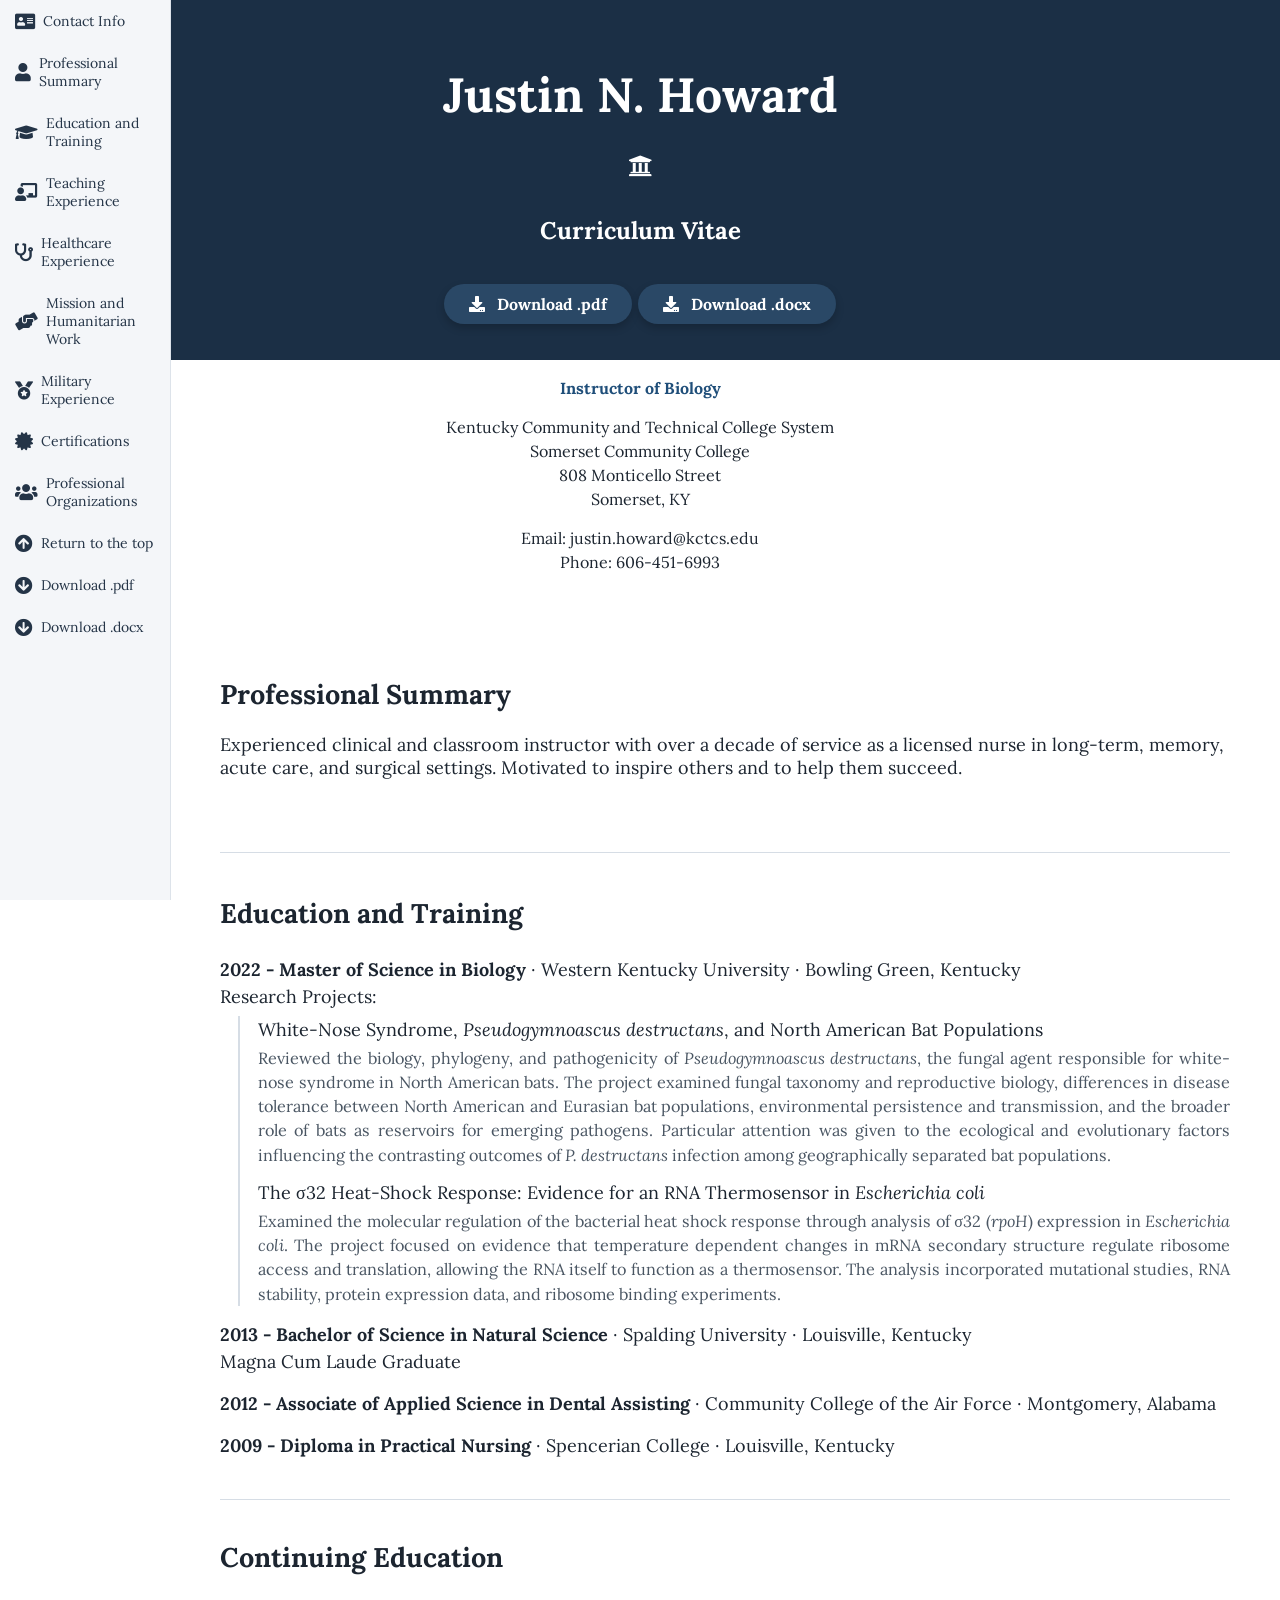
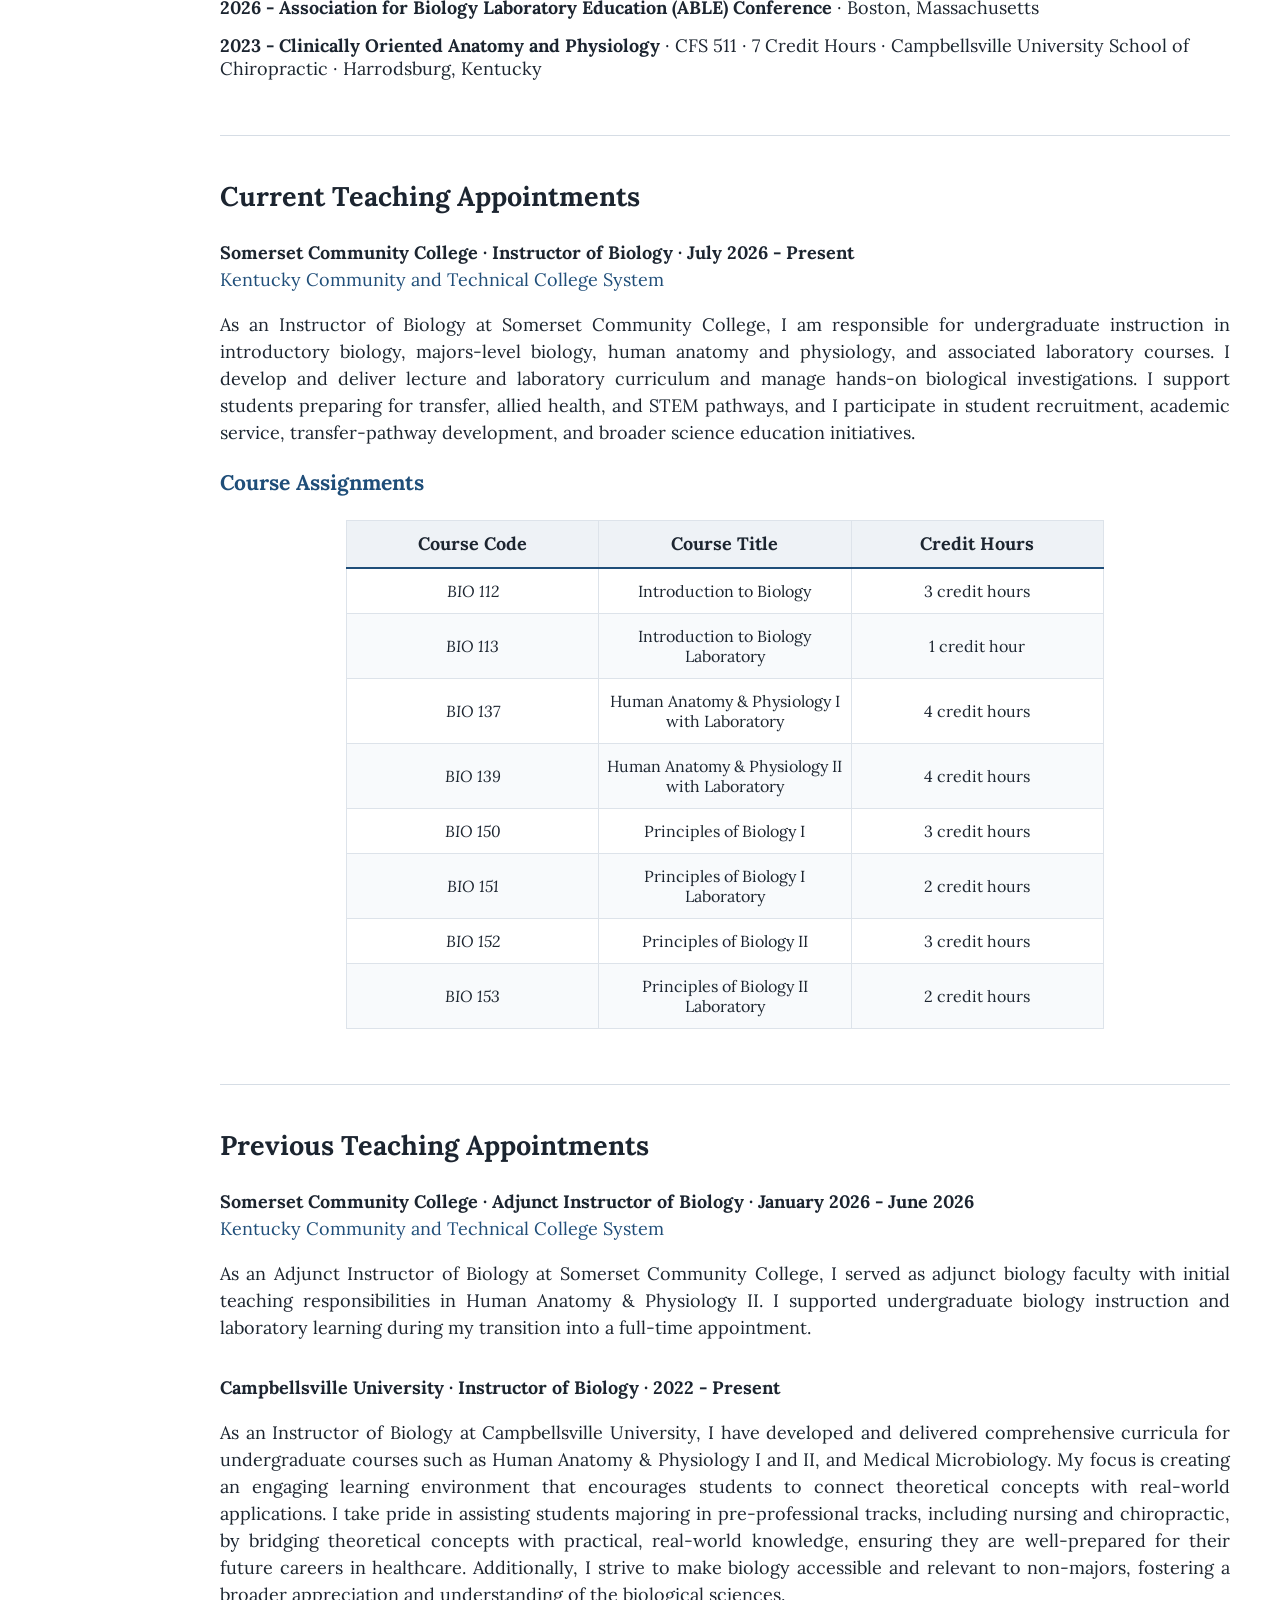
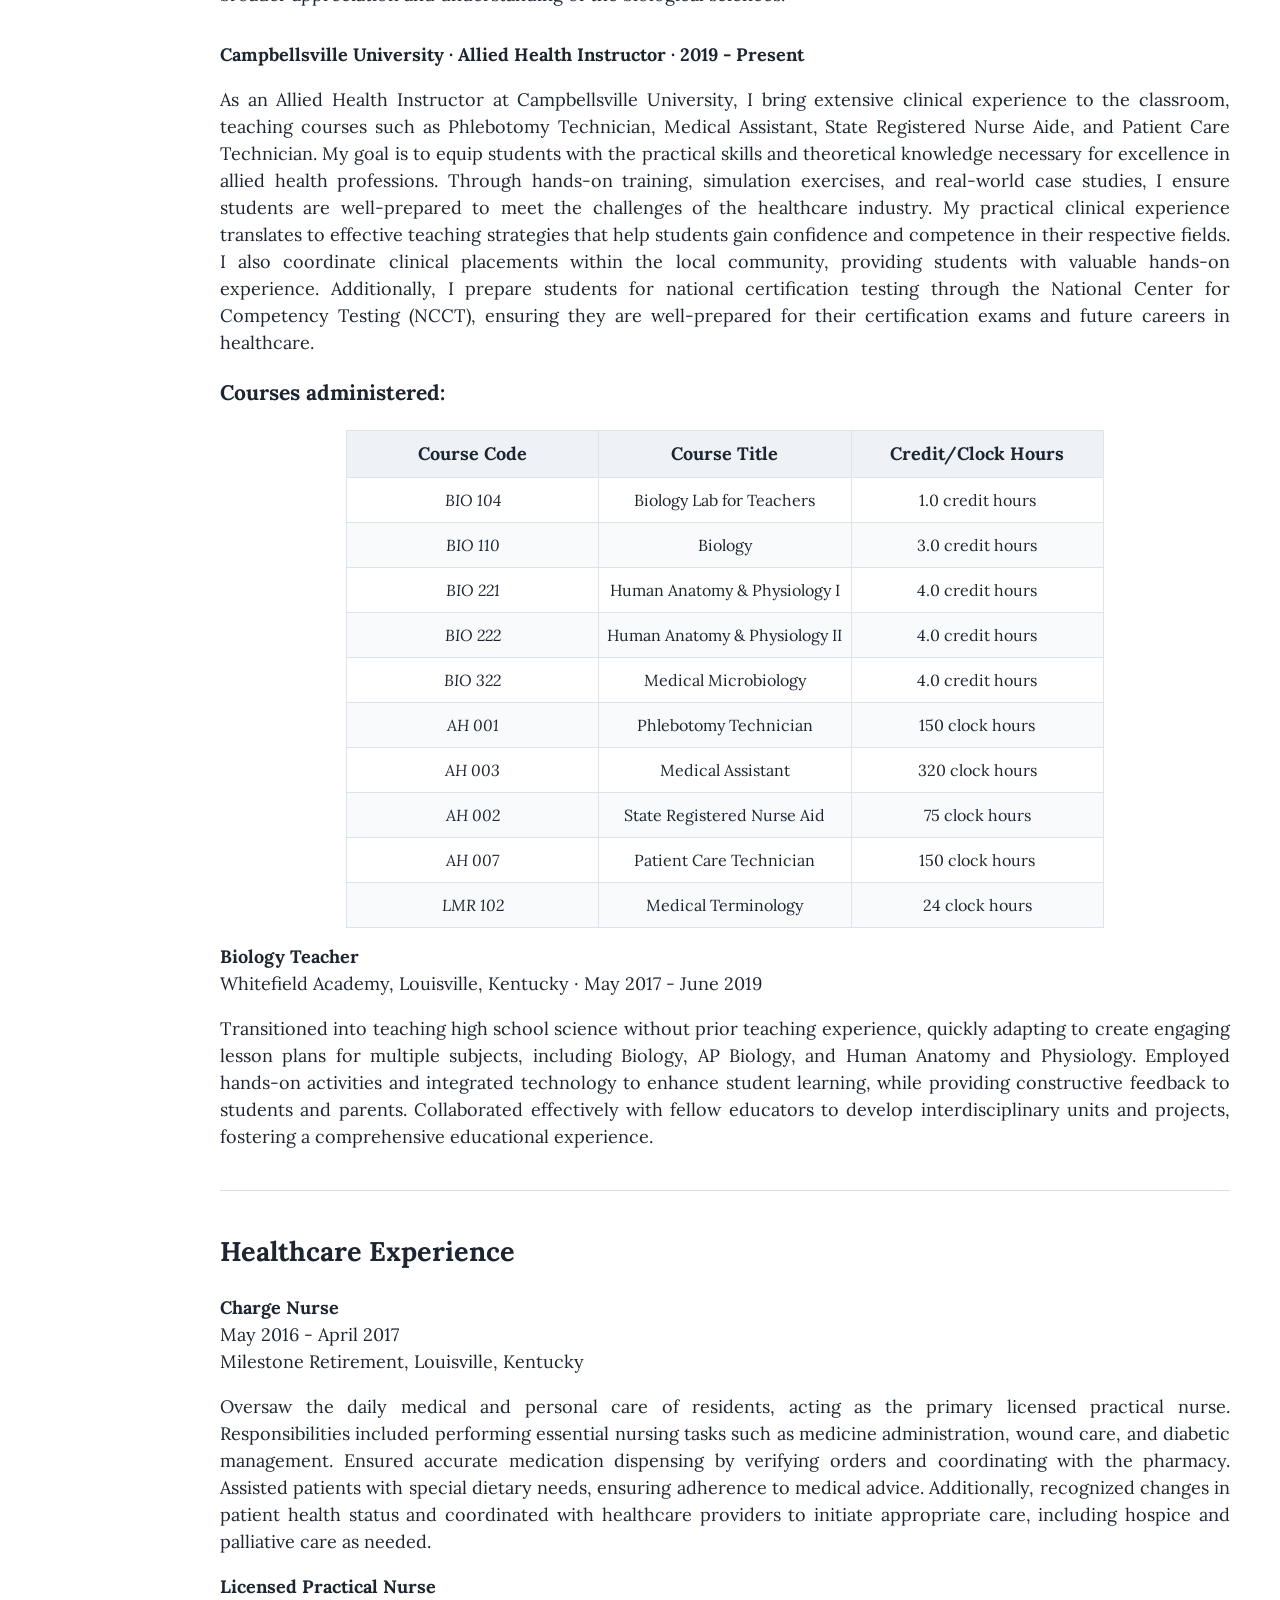
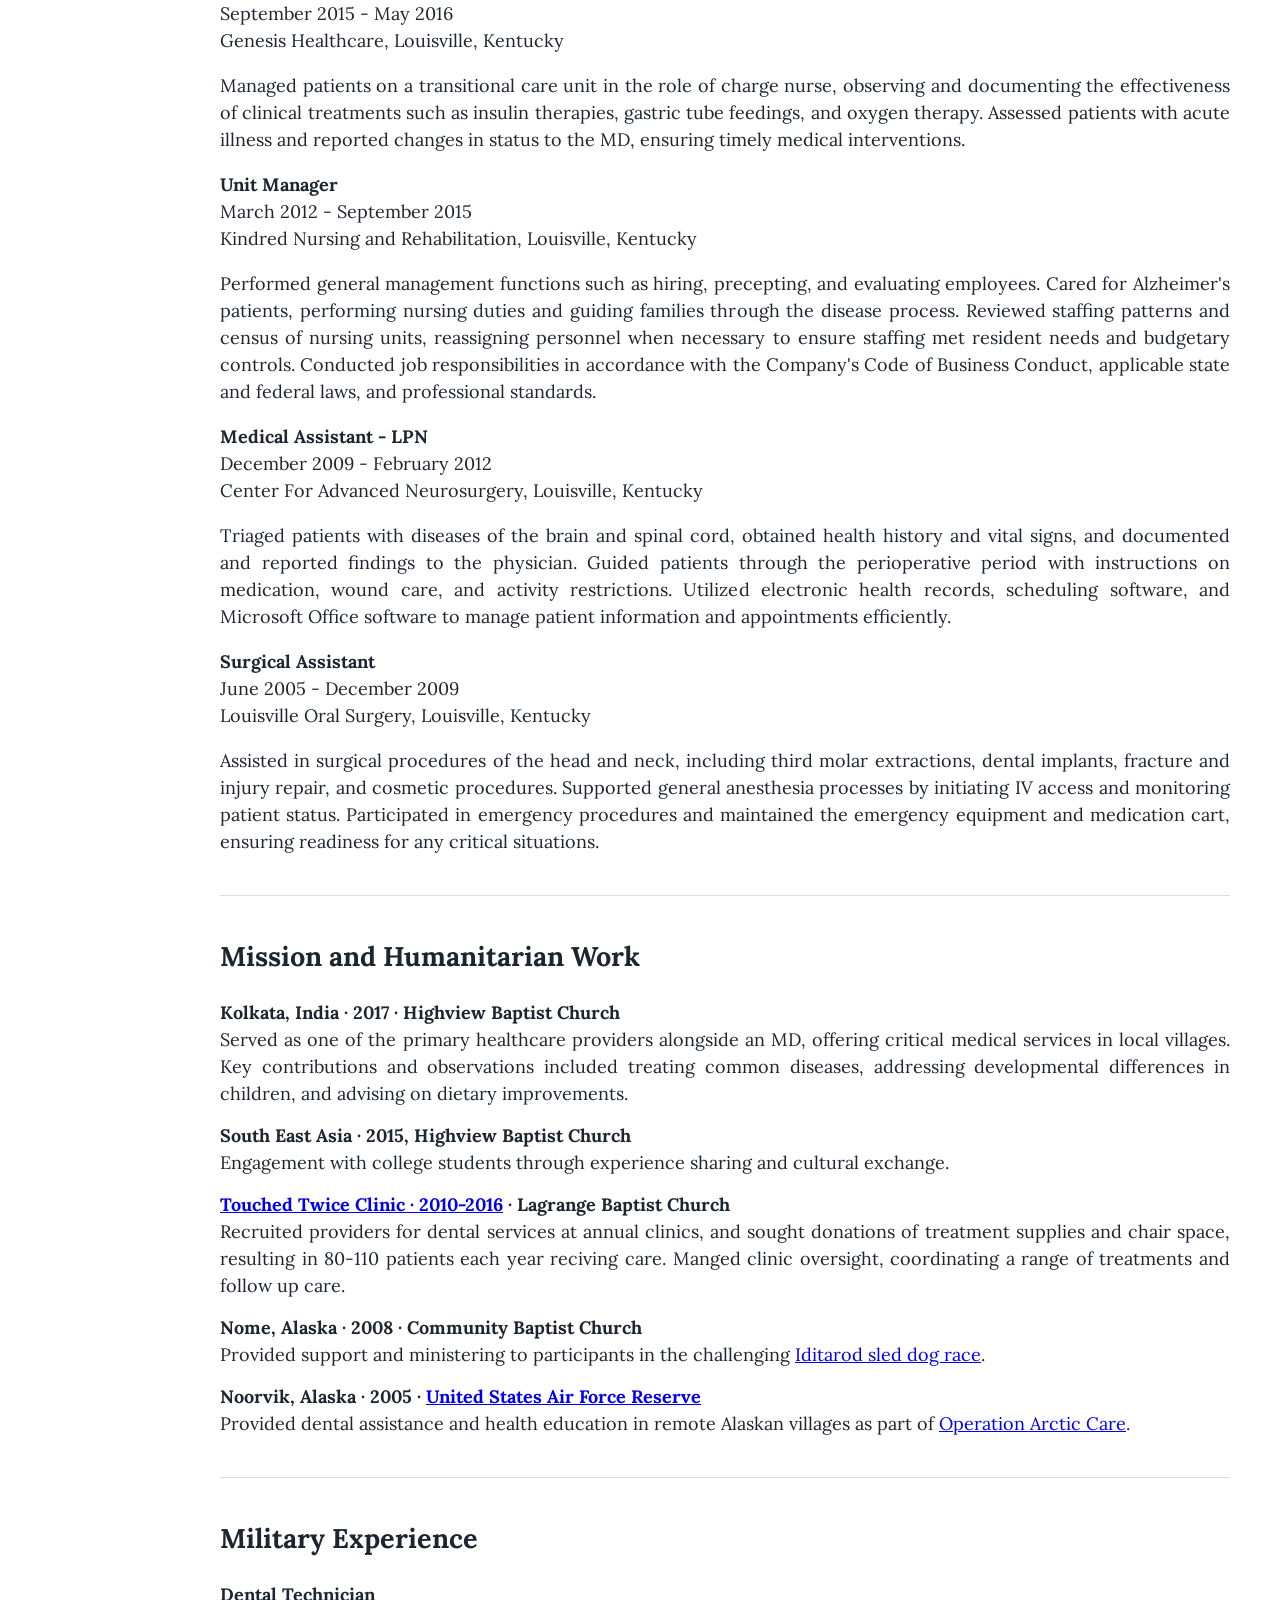
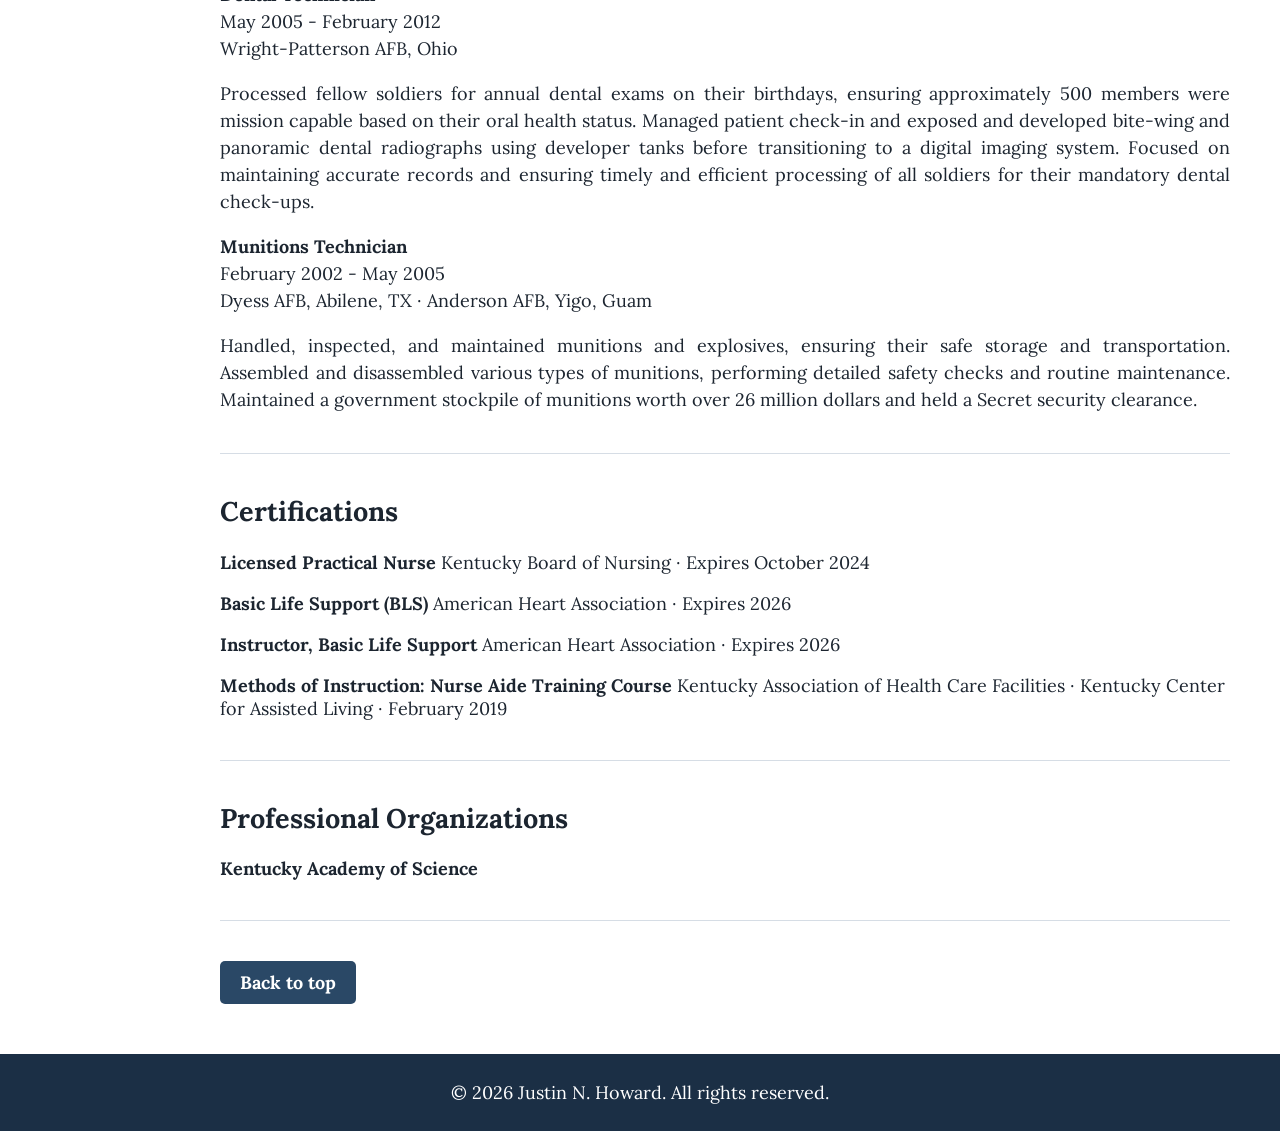
==== index.html @ 847b1eef "Add CV site with sidebar navigation (restore point before top nav) Co-Authored-By: Claude Opus 5.5 <" ====
<!DOCTYPE html>
<html lang="en">

<head>
    <!-- Meta tags -->
    <meta charset="UTF-8">
    <meta name="viewport" content="width=device-width, initial-scale=1.0">
    <title>Justin N. Howard - CV</title>
 
   
    <!-- Stylesheets -->
    <link href="https://fonts.googleapis.com/css2?family=Lora:ital,wght@0,400;0,700;1,400;1,700&display=swap" rel="stylesheet">
    <link rel="stylesheet" href="https://cdnjs.cloudflare.com/ajax/libs/font-awesome/5.15.3/css/all.min.css">
    <link rel="stylesheet" href="style.css">

    <!-- Favicon -->
    <link rel="apple-touch-icon" sizes="180x180" href="/apple-touch-icon.png">
    <link rel="icon" type="image/png" sizes="32x32" href="/favicon-32x32.png">
    <link rel="icon" type="image/png" sizes="16x16" href="/favicon-16x16.png">
    <link rel="manifest" href="/site.webmanifest">
</head>

<body ID="top">

    <!-- Header -->
    <header>
        <div id="banner">
            
            <div class="spacer"></div>
            <h1>Justin N. Howard</h1>
            <div class="spacer"></div>
            <i class="fas fa-university"></i>
            <div class="spacer"></div>
            <h4>Curriculum Vitae</h4>
            <div class="spacer"></div>
            <a href="J_Howard_CV.pdf" class="download-button"><i class="fas fa-download"></i> Download .pdf</a>
            <a href="J_Howard_CV.docx" class="download-button"><i class="fas fa-download"></i> Download .docx</a>
        </div>
    </header>

    <!-- Contact Info -->
    <div id="contact-info">
        <p class="tight-paragraph contact-title">Instructor of Biology</p>
        <div class="spacer"></div>
        <p class="tight-paragraph">Kentucky Community and Technical College System</p>
        <p class="tight-paragraph">Somerset Community College</p>
        <p class="tight-paragraph">808 Monticello Street</p>
        <p class="tight-paragraph">Somerset, KY</p>
        <div class="spacer"></div>
        <p class="tight-paragraph">Email: justin.howard@kctcs.edu</p>
        <p class="tight-paragraph">Phone: 606-451-6993</p>
    </div>

    <div class="spacer"></div>
    <!-- Sidebar -->
    <nav id="sidebar">
        <ul>
            <li><a href="#contact-info"><i class="fas fa-address-card"></i> Contact Info</a></li>
            <li><a href="#professional-summary"><i class="fas fa-user"></i> Professional Summary</a></li>
            <li><a href="#education"><i class="fas fa-graduation-cap"></i> Education and Training</a></li>
            <li><a href="#teaching-experience"><i class="fas fa-chalkboard-teacher"></i> Teaching Experience</a></li>
            <li><a href="#healthcare-experience"><i class="fas fa-stethoscope"></i> Healthcare Experience</a></li>
            <li><a href="#humanitarian-work"><i class="fas fa-hands-helping"></i> Mission and Humanitarian Work</a></li>
            <li><a href="#military-experience"><i class="fas fa-medal"></i> Military Experience</a></li>
            <li><a href="#Certifications"><i class="fas fa-certificate"></i> Certifications</a></li>
            <li><a href="#professional-organizations"><i class="fas fa-users"></i> Professional Organizations</a></li>
            <li><a href="#top"><i class="fas fa-arrow-circle-up"></i> Return to the top</a></li>
            <!-- Downloand Button -->
            <li><a href="J_Howard_CV.pdf"><i class="fas fa-arrow-circle-down"></i>Download .pdf</a></li>
            <li><a href="J_Howard_CV.docx"><i class="fas fa-arrow-circle-down"></i>Download .docx</a></li>
        </ul>
    </nav>

    <!-- Main content -->
    <main>
    
        <div class="spacer"></div>
        <section id="professional-summary">
            <h2>Professional Summary</h2>
            <p>Experienced clinical and classroom instructor with over a decade of service as a licensed nurse in long-term, memory, acute care, and surgical settings. Motivated to inspire others and to help them succeed.</p>
            <div class="spacer"></div>
        </section>


        <hr>
        <section id="education">
            <h2>Education and Training</h2>
             
            <p class="tight-paragraph"><strong>2022 - Master of Science in Biology</strong> · Western Kentucky University · Bowling Green, Kentucky </p>
            <p class="tight-paragraph">Research Projects:</p>
            <div class="research-projects">
                <p class="tight-paragraph">White-Nose Syndrome, <i>Pseudogymnoascus destructans</i>, and North American Bat Populations</p>
                <p class="research-description">Reviewed the biology, phylogeny, and pathogenicity of <i>Pseudogymnoascus destructans</i>, the fungal agent responsible for white-nose syndrome in North American bats. The project examined fungal taxonomy and reproductive biology, differences in disease tolerance between North American and Eurasian bat populations, environmental persistence and transmission, and the broader role of bats as reservoirs for emerging pathogens. Particular attention was given to the ecological and evolutionary factors influencing the contrasting outcomes of <i>P. destructans</i> infection among geographically separated bat populations.</p>

                <p class="tight-paragraph">The σ32 Heat-Shock Response: Evidence for an RNA Thermosensor in <i>Escherichia coli</i></p>
                <p class="research-description">Examined the molecular regulation of the bacterial heat shock response through analysis of σ32 (<i>rpoH</i>) expression in <i>Escherichia coli</i>. The project focused on evidence that temperature dependent changes in mRNA secondary structure regulate ribosome access and translation, allowing the RNA itself to function as a thermosensor. The analysis incorporated mutational studies, RNA stability, protein expression data, and ribosome binding experiments.</p>
            </div>
             
            <div class="spacer"></div>

            <p class="tight-paragraph"><strong> 2013 - Bachelor of Science in Natural Science</strong> · Spalding University · Louisville, Kentucky </p>
            <p class="tight-paragraph">Magna Cum Laude Graduate</p>

            <div class="spacer"></div>
   
              
            <p class="tight-paragraph"><strong>2012 - Associate of Applied Science in Dental Assisting</strong> · Community College of the Air Force · Montgomery, Alabama</p>
                
             <div class="spacer"></div>

          <p class="tight-paragraph"><strong>2009 - Diploma in Practical Nursing</strong> · Spencerian College · Louisville, Kentucky</p>
        </section>          
      <hr>
      
<section id="continuing-education">

<h2>Continuing Education</h2>
       <p class="tight-paragraph"><strong>2026 - Association for Biology Laboratory Education (ABLE) Conference</strong> · Boston, Massachusetts</p>

       <div class="spacer"></div>

       <p class="tight-paragraph"><strong>2023 - Clinically Oriented Anatomy and Physiology</strong> · CFS 511 · 7 Credit Hours · Campbellsville University School of Chiropractic · Harrodsburg, Kentucky</p> 

       <div class="spacer"></div>
    </section>
        <hr>
        <section id="teaching-experience">
            <h2>Current Teaching Appointments</h2>
                <div class="kctcs-entry">
                <p class="tight-paragraph"><strong>Somerset Community College · Instructor of Biology · July 2026 - Present</strong></p>
                <p class="tight-paragraph kctcs-system">Kentucky Community and Technical College System</p>
                <p>As an Instructor of Biology at Somerset Community College, I am responsible for undergraduate instruction in introductory biology, majors-level biology, human anatomy and physiology, and associated laboratory courses. I develop and deliver lecture and laboratory curriculum and manage hands-on biological investigations. I support students preparing for transfer, allied health, and STEM pathways, and I participate in student recruitment, academic service, transfer-pathway development, and broader science education initiatives.</p>

                <h3 class="kctcs-heading">Course Assignments</h3>
                    <table class="courses-table">
                        <thead>
                            <tr>
                                <th>Course Code</th>
                                <th>Course Title</th>
                                <th>Credit Hours</th>
                            </tr>
                        </thead>
                        <tbody>
                            <tr>
                                <td><i>BIO 112</i></td>
                                <td>Introduction to Biology</td>
                                <td>3 credit hours</td>
                            </tr>
                            <tr>
                                <td><i>BIO 113</i></td>
                                <td>Introduction to Biology Laboratory</td>
                                <td>1 credit hour</td>
                            </tr>
                            <tr>
                                <td><i>BIO 137</i></td>
                                <td>Human Anatomy & Physiology I with Laboratory</td>
                                <td>4 credit hours</td>
                            </tr>
                            <tr>
                                <td><i>BIO 139</i></td>
                                <td>Human Anatomy & Physiology II with Laboratory</td>
                                <td>4 credit hours</td>
                            </tr>
                            <tr>
                                <td><i>BIO 150</i></td>
                                <td>Principles of Biology I</td>
                                <td>3 credit hours</td>
                            </tr>
                            <tr>
                                <td><i>BIO 151</i></td>
                                <td>Principles of Biology I Laboratory</td>
                                <td>2 credit hours</td>
                            </tr>
                            <tr>
                                <td><i>BIO 152</i></td>
                                <td>Principles of Biology II</td>
                                <td>3 credit hours</td>
                            </tr>
                            <tr>
                                <td><i>BIO 153</i></td>
                                <td>Principles of Biology II Laboratory</td>
                                <td>2 credit hours</td>
                            </tr>
                        </tbody>
                    </table>
                </div>
                    <div class="spacer"></div>

        </section>

<section id="previous-teaching-appointments">
    <hr>
<h2>Previous Teaching Appointments</h2>

                <div class="kctcs-entry">
                <p class="tight-paragraph"><strong>Somerset Community College · Adjunct Instructor of Biology · January 2026 - June 2026</strong></p>
                <p class="tight-paragraph kctcs-system">Kentucky Community and Technical College System</p>
                <p>As an Adjunct Instructor of Biology at Somerset Community College, I served as adjunct biology faculty with initial teaching responsibilities in Human Anatomy & Physiology II. I supported undergraduate biology instruction and laboratory learning during my transition into a full-time appointment.</p>
                </div>

                <div class="spacer"></div>

                <p class="tight-paragraph"><strong>Campbellsville University · Instructor of Biology · 2022 - Present  </strong></p>
                <p> As an Instructor of Biology at Campbellsville University, I have developed and delivered comprehensive curricula for undergraduate courses such as Human Anatomy & Physiology I and II, and Medical Microbiology. My focus is creating an engaging learning environment that encourages students to connect theoretical concepts with real-world applications. I take pride in assisting students majoring in pre-professional tracks, including nursing and chiropractic, by bridging theoretical concepts with practical, real-world knowledge, ensuring they are well-prepared for their future careers in healthcare. Additionally, I strive to make biology accessible and relevant to non-majors, fostering a broader appreciation and understanding of the biological sciences.</p>

                <div class="spacer"></div>

                <p class="tight-paragraph"><strong>Campbellsville University · Allied Health Instructor · 2019 - Present  </strong></p>

                <p>As an Allied Health Instructor at Campbellsville University, I bring extensive clinical experience to the classroom, teaching courses such as Phlebotomy Technician, Medical Assistant, State Registered Nurse Aide, and Patient Care Technician. My goal is to equip students with the practical skills and theoretical knowledge necessary for excellence in allied health professions. Through hands-on training, simulation exercises, and real-world case studies, I ensure students are well-prepared to meet the challenges of the healthcare industry. My practical clinical experience translates to effective teaching strategies that help students gain confidence and competence in their respective fields. I also coordinate clinical placements within the local community, providing students with valuable hands-on experience. Additionally, I prepare students for national certification testing through the National Center for Competency Testing (NCCT), ensuring they are well-prepared for their certification exams and future careers in healthcare.






                </p>
      
                <h3>Courses administered:</h3>
                    <table class="courses-table">
                        <thead>
                            <tr>
                                <th>Course Code</th>
                                <th>Course Title</th>
                                <th>Credit/Clock Hours</th>
                            </tr>
                        </thead>
                        <tbody>
                            <tr>
                                <td><i>BIO 104</i></td>
                                <td>Biology Lab for Teachers</td>
                                <td>1.0 credit hours</td>
                            </tr>
                            <tr>
                                <td><i>BIO 110</i></td>
                                <td>Biology</td>
                                <td>3.0 credit hours</td>
                            </tr>
                            <tr>
                                <td><i>BIO 221</i></td>
                                <td>Human Anatomy & Physiology I</td>
                                <td>4.0 credit hours</td>
                            </tr>
                            <tr>
                                <td><i>BIO 222</i></td>
                                <td>Human Anatomy & Physiology II</td>
                                <td>4.0 credit hours</td>
                            </tr>
                            <tr>
                                <td><i>BIO 322</i></td>
                                <td>Medical Microbiology</td>
                                <td>4.0 credit hours</td>
                            </tr>
                            <tr>
                                <td><i>AH 001</i></td>
                                <td>Phlebotomy Technician</td>
                                <td>150 clock hours</td>
                            </tr>
                            <tr>
                                <td><i>AH 003</i></td>
                                <td>Medical Assistant</td>
                                <td>320 clock hours</td>
                            </tr>
                            <tr>
                                <td><i>AH 002</i></td>
                                <td>State Registered Nurse Aid</td>
                                <td>75 clock hours</td>
                            </tr>
                            <tr>
                                <td><i>AH 007</i></td>
                                <td>Patient Care Technician</td>
                                <td>150 clock hours</td>
                            </tr>
                            <tr>
                                <td><i>LMR 102</i></td>
                                <td>Medical Terminology</td>
                                <td>24 clock hours</td>
                            </tr>
                        </tbody>
                    </table>
                    <div class="spacer"></div>

        <p class="tight-paragraph"><strong>Biology Teacher</strong></p>
<p class="tight-paragraph">Whitefield Academy, Louisville, Kentucky · May 2017 - June 2019</p>

<p>Transitioned into teaching high school science without prior teaching experience, quickly adapting to create engaging lesson plans for multiple subjects, including Biology, AP Biology, and Human Anatomy and Physiology. Employed hands-on activities and integrated technology to enhance student learning, while providing constructive feedback to students and parents. Collaborated effectively with fellow educators to develop interdisciplinary units and projects, fostering a comprehensive educational experience.</p>

</section>



<hr>

<section id="healthcare-experience">
            
 <h2>Healthcare Experience</h2>

            
<p class="tight-paragraph"><strong>Charge Nurse</strong>
    <p class="tight-paragraph">May 2016 - April 2017</p>
    <p class="tight-paragraph"> Milestone Retirement, Louisville, Kentucky</p>

<p>Oversaw the daily medical and personal care of residents, acting as the primary licensed practical nurse. Responsibilities included performing essential nursing tasks such as medicine administration, wound care, and diabetic management. Ensured accurate medication dispensing by verifying orders and coordinating with the pharmacy. Assisted patients with special dietary needs, ensuring adherence to medical advice. Additionally, recognized changes in patient health status and coordinated with healthcare providers to initiate appropriate care, including hospice and palliative care as needed.</p>
      
       
        

<p class="tight-paragraph"><strong>Licensed Practical Nurse</strong>
    <p class="tight-paragraph"> September 2015 - May 2016 </p>
        <p class="tight-paragraph">Genesis Healthcare, Louisville, Kentucky</p>
        
    
                <p>Managed patients on a transitional care unit in the role of charge nurse, observing and documenting the effectiveness of clinical treatments such as insulin therapies, gastric tube feedings, and oxygen therapy. Assessed patients with acute illness and reported changes in status to the MD, ensuring timely medical interventions.</p>

   

     
            <p class="tight-paragraph"><strong>Unit Manager</strong>
                <p class="tight-paragraph">   March 2012 - September 2015</p>
                <p class="tight-paragraph">   Kindred Nursing and Rehabilitation, Louisville, Kentucky</p>

            <p>Performed general management functions such as hiring, precepting, and evaluating employees. Cared for Alzheimer's patients, performing nursing duties and guiding families through the disease process. Reviewed staffing patterns and census of nursing units, reassigning personnel when necessary to ensure staffing met resident needs and budgetary controls. Conducted job responsibilities in accordance with the Company's Code of Business Conduct, applicable state and federal laws, and professional standards.</p>
     
       
     
<p class="tight-paragraph"><strong>Medical Assistant - LPN</strong></p>
<p class="tight-paragraph">December 2009 - February 2012</p>
<p class="tight-paragraph">Center For Advanced Neurosurgery, Louisville, Kentucky</p>
         
<p>Triaged patients with diseases of the brain and spinal cord, obtained health history and vital signs, and documented and reported findings to the physician. Guided patients through the perioperative period with instructions on medication, wound care, and activity restrictions. Utilized electronic health records, scheduling software, and Microsoft Office software to manage patient information and appointments efficiently.</p>
             
          
 <p class="tight-paragraph"><strong>Surgical Assistant</strong></p>
 <p class="tight-paragraph">June 2005 - December 2009</p>
 <p class="tight-paragraph">Louisville Oral Surgery, Louisville, Kentucky</p>

<p>Assisted in surgical procedures of the head and neck, including third molar extractions, dental implants, fracture and injury repair, and cosmetic procedures. Supported general anesthesia processes by initiating IV access and monitoring patient status. Participated in emergency procedures and maintained the emergency equipment and medication cart, ensuring readiness for any critical situations.</p>
          
                
             

       
    </section>
        <hr>
        <section id="humanitarian-work">
            <h2>Mission and Humanitarian Work</h2>
    
            <p class="tight-paragraph"><strong>Kolkata, India · 2017 · Highview Baptist Church</strong></p>
      
      
            <p class="tight-paragraph">Served as one of the primary healthcare providers alongside an MD, offering critical medical services in local villages. Key contributions and observations included treating common diseases, addressing developmental differences in children, and advising on dietary improvements.</p>

          
<div class="spacer"></div>

            <p class="tight-paragraph"><strong>South East Asia · 2015, Highview Baptist Church</strong></p>
            <p class="tight-paragraph">Engagement with college students through experience sharing and cultural exchange.</p>

<div class="spacer"></div>
            
        
            <p class="tight-paragraph"><strong><a href="https://www.lagrangebaptist.com/2010/07/21/pray-for-touched-twice/">Touched Twice Clinic · 2010-2016</a> · Lagrange Baptist Church</strong></p>
            <p class="tight-paragraph">Recruited providers for dental services at annual clinics, and sought donations of treatment supplies and chair space, resulting in 80-110 patients each year reciving care. Manged clinic oversight, coordinating a range of treatments and follow up care.</p>

            
<div class="spacer"></div>
            
            <p class="tight-paragraph"><strong>Nome, Alaska · 2008 · Community Baptist Church</strong></p>
            <p class="tight-paragraph">Provided support and ministering to participants in the challenging <a href="https://nomecommunitybaptist.tripod.com/id11.html">Iditarod sled dog race</a>.</p>

<div class="spacer"></div>

            <p class="tight-paragraph"><strong>Noorvik, Alaska · 2005 · <a href="https://www.445aw.afrc.af.mil/News/Photos/igphoto/2000351059/">United States Air Force Reserve</a></strong></p>
            <p class="tight-paragraph">Provided dental assistance and health education in remote Alaskan villages as part of <a href="https://www.afrc.af.mil/News/Art/igphoto/2000613078/">Operation Arctic Care</a>.</p>   
         
        </section>
        
        <hr>

        <section id="military-experience">
            <h2>Military Experience</h2>
            <p class="tight-paragraph"><strong>Dental Technician</strong></p>
            <p class="tight-paragraph">May 2005 - February 2012</p>
            <p class="tight-paragraph">Wright-Patterson AFB, Ohio</p>
              
                <p>Processed fellow soldiers for annual dental exams on their birthdays, ensuring approximately 500 members were mission capable based on their oral health status. Managed patient check-in and exposed and developed bite-wing and panoramic dental radiographs using developer tanks before transitioning to a digital imaging system. Focused on maintaining accurate records and ensuring timely and efficient processing of all soldiers for their mandatory dental check-ups.</p>

                <p class="tight-paragraph"><strong>Munitions Technician</strong></p>
                <p class="tight-paragraph">February 2002 - May 2005</p>
                <p class="tight-paragraph">Dyess AFB, Abilene, TX · Anderson AFB, Yigo, Guam</p>
             
                <p>Handled, inspected, and maintained munitions and explosives, ensuring their safe storage and transportation. Assembled and disassembled various types of munitions, performing detailed safety checks and routine maintenance. Maintained a government stockpile of munitions worth over 26 million dollars and held a Secret security clearance.</p>
         
        </section>

        <hr>

        <section id="Certifications">
            <h2>Certifications</h2>
       
            <p><strong>Licensed Practical Nurse</strong> Kentucky Board of Nursing · Expires October 2024</p>    
            <p><strong>Basic Life Support (BLS)</strong> American Heart Association · Expires 2026</p>
                <p><strong>Instructor, Basic Life Support</strong> American Heart Association · Expires 2026</p>
            
                <p><strong>Methods of Instruction: Nurse Aide Training Course</strong> Kentucky Association of Health Care Facilities · Kentucky Center for Assisted Living · February 2019 </p>

        </section>

        <hr>

        <section id="professional-organizations">
            <h2>Professional Organizations</h2>

            <p><strong>Kentucky Academy of Science</strong></p>

        </section>
     
        <hr>
        <a href="#top" class="top-button">Back to top</a>
    </main>
    <footer>
        <p>&copy; 2026 Justin N. Howard. All rights reserved.</p>
    </footer>
</body>

</html>
---- style.css ----
/* Color palette */
:root {
    --ink: #1c2530;                 /* body text */
    --ink-soft: #4a5663;            /* secondary text */
    --header-bg: #1b2f45;           /* banner, footer */
    --button-bg: #2a4866;           /* download and back-to-top buttons */
    --button-hover: #345a80;
    --sidebar-bg: #f4f6f9;
    --sidebar-border: #dde3ea;
    --sidebar-ink: #243447;
    --sidebar-hover: #e5ebf2;
    --rule: #d6dde5;                /* section dividers, research border */
    --table-border: #dde3ea;
    --table-head: #eef2f6;
    --table-stripe: #f8fafc;
    --table-hover: #eef3f8;
    --kctcs-accent: #1F4E79;        /* current Somerset / KCTCS content */
}

/* Base Styles */
body {
    font-family: 'Lora', serif;
    color: var(--ink);
    background-color: white;
    margin: 0;
    padding: 0;
    font-size: 18px; /* Adjusted for better readability on mobile */
}

.top-button {
    display: inline-block;
    padding: 10px 20px;
    text-align: center;
    text-decoration: none;
    background-color: var(--button-bg);
    color: white;
    border-radius: 5px;
    font-weight: bold;
}

html {
    scroll-behavior: smooth;
}

header, footer {
    background-color: var(--header-bg);
    color: white;
    text-align: center;
    padding: 1rem 0;
    line-height: 0.5;
}

#contact-info {
    margin-top: 1rem;
    color: var(--ink);
    text-align: center;
    font-size: 16px;
    line-height: 1.5;
}

/* Sidebar Styles */
nav#sidebar {
    width: 170px; /* Ensures enough space for content */
    height: 100vh;
    background-color: var(--sidebar-bg);
    border-right: 1px solid var(--sidebar-border);
    position: fixed;
    top: 0;
    left: 0;
    overflow-y: auto;
    overflow-x: hidden;
    display: flex; /* Use flexbox for layout */
    flex-direction: column; /* Stack items vertically */
    justify-content: space-between; /* Space between items to push the download button to the bottom */
}

nav#sidebar ul {
    list-style: none;
    padding: 0;
    margin: 0;
    flex-grow: 1; /* Allows the list to fill the available space */
}

nav#sidebar ul li {
    margin: 0;
}

nav#sidebar ul li a {
    color: var(--sidebar-ink);
    text-decoration: none;
    font-size: 14px; /* Adjusted font size for better fit */
    display: flex;
    align-items: center;
    padding: 12px 15px; /* Adds padding around the text */
    box-sizing: border-box; /* Ensures padding does not overflow */
}

nav#sidebar ul li a i {
    margin-right: 8px; /* Space between icons and text */
    font-size: 18px; /* Consistent icon size */
}

nav#sidebar ul li a:hover {
    background-color: var(--sidebar-hover);
}

/* Download Button Styles in Sidebar */
.download-nav-item {
    text-align: center; /* Center text in the cell */
    margin-top: auto; /* Pushes the download button to the bottom */
}

.download-button {
    color: white;
    font-size: 14px;
    font-weight: bold;
    text-decoration: none;
    padding: 10px;
    display: block; /* Make button fill its container */
    text-align: center; /* Center the text */
}

.download-button i {
    margin-right: 5px; /* Space between icon and text */
}

/* Main Content Styles */
main {
    margin-left: 170px; /* Width of the sidebar plus some spacing */
    padding: 50px;
    flex: 1;
}

#banner {
    background-color: var(--header-bg);
    color: white;
    text-align: center;
    padding: 20px 0;
    font-size: 24px;
    font-weight: bold;
}

/* Button Styles */
.download-button {
    display: inline-block;
    padding: 12px 25px;
    background-color: var(--button-bg); /* Main color */
    color: white; /* Text color */
    border-radius: 25px; /* Rounded corners */
    font-size: 16px; /* Font size */
    font-weight: bold; /* Bold text */
    text-decoration: none; /* No underline */
    transition: background-color 0.3s ease, transform 0.3s ease; /* Smooth transitions */
    box-shadow: 0 4px 8px rgba(0, 0, 0, 0.2); /* Subtle shadow */
}

.download-button i {
    margin-right: 8px; /* Space between icon and text */
}

.download-button:hover {
    background-color: var(--button-hover); /* Lighter shade on hover */
    transform: translateY(-2px); /* Slight upward movement on hover */
    box-shadow: 0 6px 12px rgba(0, 0, 0, 0.3); /* Enhanced shadow effect on hover */
}


.spacer {
    height: 15px;
    width: 100%;
    clear: both;
}

/* Section Specific Styles */
#previous-teaching-appointments, #previous-teaching-experience, #education, #teaching-experience, #healthcare-experience, #humanitarian-work, #military-experience, #certifications {
    margin: 1em 0;
    line-height: 1.5;
    text-align: justify;
}

.tight-paragraph {
    margin-top: 0;
    margin-bottom: 0px;
    font-weight: normal;
}

/* Table Styles */
.courses-table {
    border: 1px solid var(--table-border);
    padding: 1px;
    line-height: 1.25;
    text-align: center;
    table-layout: fixed;
    font-size: 18px;
    width: 75%;
    margin: 0 auto;
    overflow-x: auto;
    border-collapse: collapse;
    font-family: 'Lora', sans-serif;
}

.courses-table th {
    background-color: var(--table-head);
    padding: 12px 8px;
    border: 1px solid var(--table-border);
    text-align: center;
    font-weight: bold;
}

.courses-table td {
    border: 1px solid var(--table-border);
    padding: 12px 8px;
    font-size: 16px;
    font-weight: normal;
    text-align: center;
    word-wrap: break-word;
}

.courses-table tr:nth-child(even) {
    background-color: var(--table-stripe);
}

.courses-table tr:hover {
    background-color: var(--table-hover);
}

/* Mobile Styles */
@media (max-width: 768px) {
    .courses-table {
        font-size: 14px;
    }

    .courses-table th, .courses-table td {
        padding: 10px 5px;
    }

    /* Let columns size to their content so words don't split mid-word */
    .courses-table {
        table-layout: auto;
        width: 100%;
    }

    .courses-table td {
        word-wrap: normal;
        overflow-wrap: normal;
    }

    nav#sidebar {
        width: 100%;
        height: auto;
        position: static;
    }

    #previous-teaching-appointments, #previous-teaching-experience, #education, #teaching-experience, #healthcare-experience, #humanitarian-work, #military-experience, #certifications {
        text-align: left;
    }

    main {
        margin-left: 0;
        padding: 20px;
    }

    body {
        font-size: 16px;
    }

    .button {
        padding: 15px 30px;
        font-size: 18px;
    }

    header, footer {
        padding: 0.5rem 0;
    }

    #banner {
        padding: 10px 0;
        font-size: 18px;
    }

    #banner h1 {
        font-size: 24px;
        margin: 0.5em 0;
    }

    #banner h4 {
        font-size: 14px;
        margin: 0.5em 0;
    }
}

/* Research projects listed under a degree */
.research-projects {
    margin: 0.35em 0 0 1em;
    padding-left: 1em;
    border-left: 2px solid var(--rule);
}

.research-description {
    margin: 0.15em 0 0.75em;
    font-size: 0.9em;
    line-height: 1.5;
    color: var(--ink-soft);
}

.research-projects .research-description:last-child {
    margin-bottom: 0;
}

@media (max-width: 768px) {
    .research-projects {
        margin-left: 0.25em;
        padding-left: 0.75em;
    }
}

/* Extra breathing room around the lines dividing sections */
main hr {
    margin: 2.5rem 0;
    border: none;
    border-top: 1px solid var(--rule);
}

/* Current Somerset Community College / KCTCS appointment accents */
.contact-title {
    color: var(--kctcs-accent);
    font-weight: bold;
}

.kctcs-system {
    color: var(--kctcs-accent);
}

.kctcs-heading {
    color: var(--kctcs-accent);
}

.kctcs-entry .courses-table th {
    border-bottom: 2px solid var(--kctcs-accent);
}

.hr-custom {
    width: 50%;
    border: none;
    height: 1px;
    background-color: #000;
    margin: 0em;
}
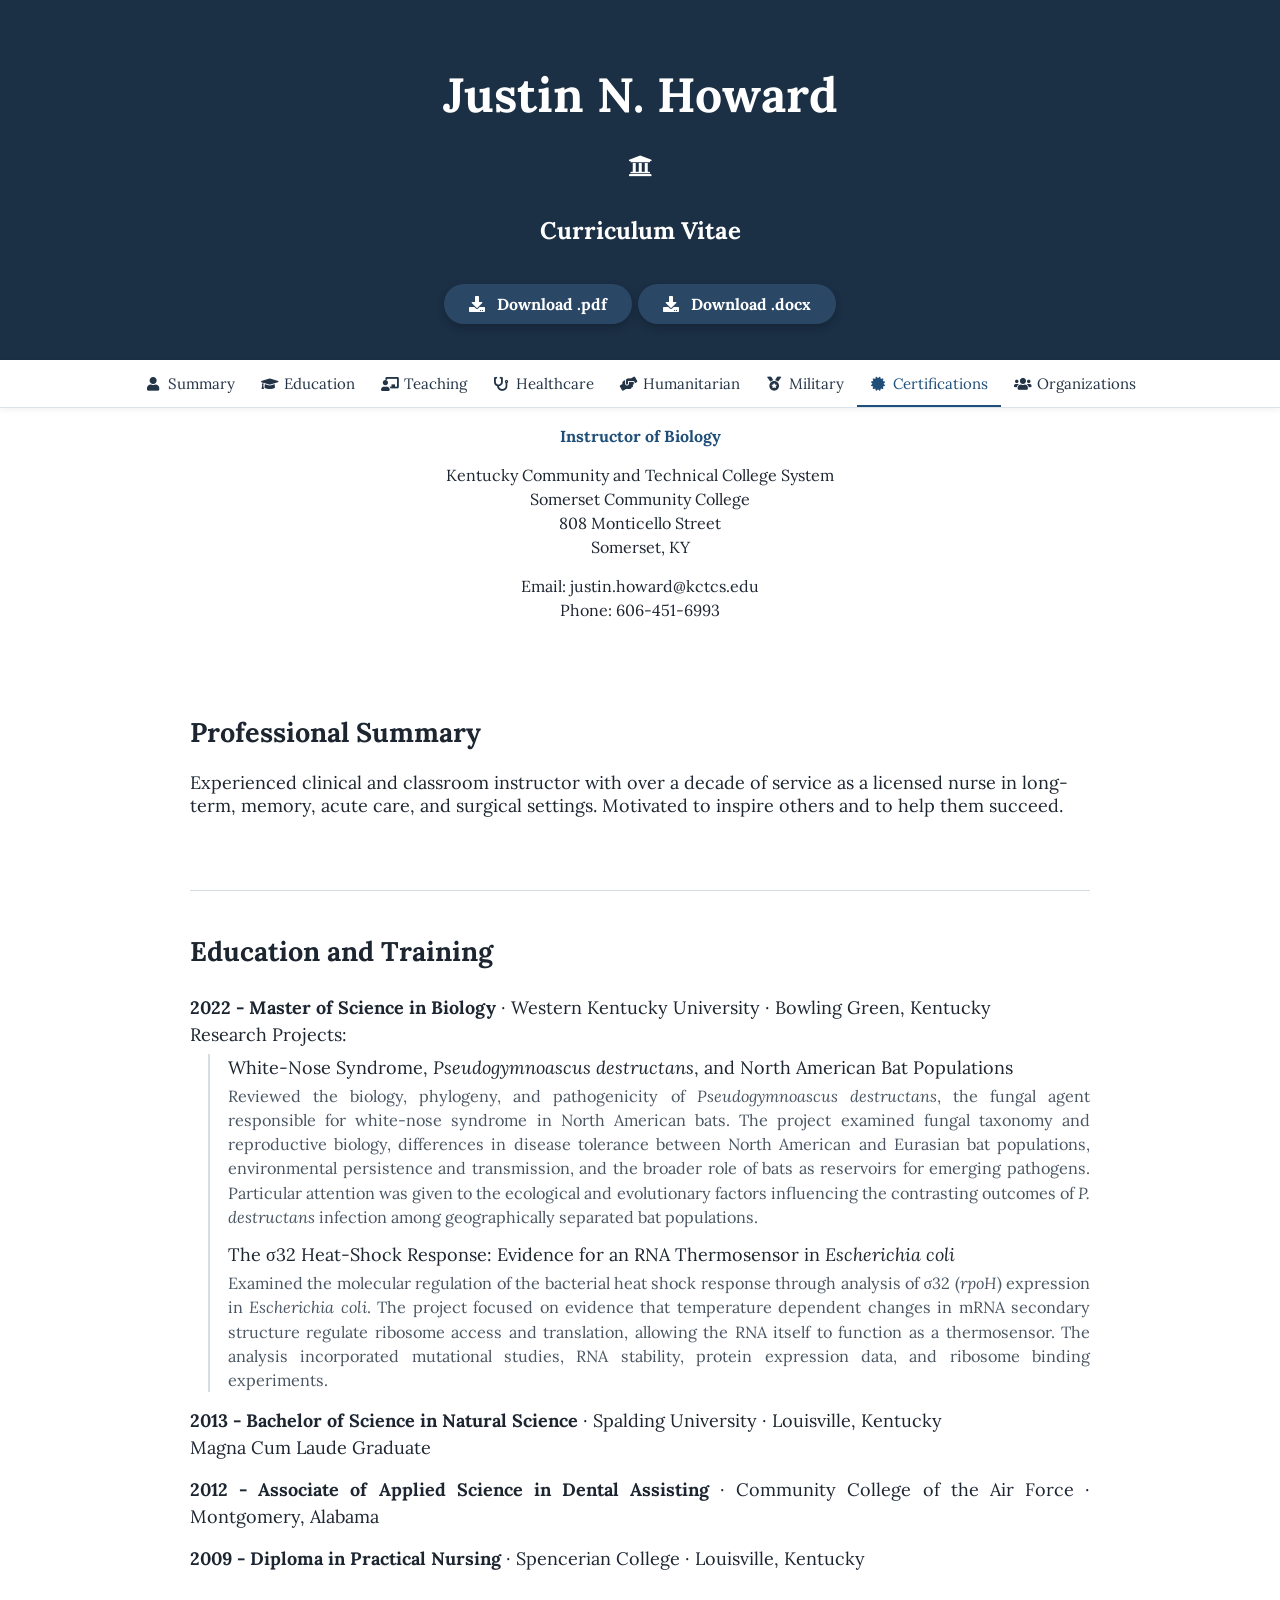
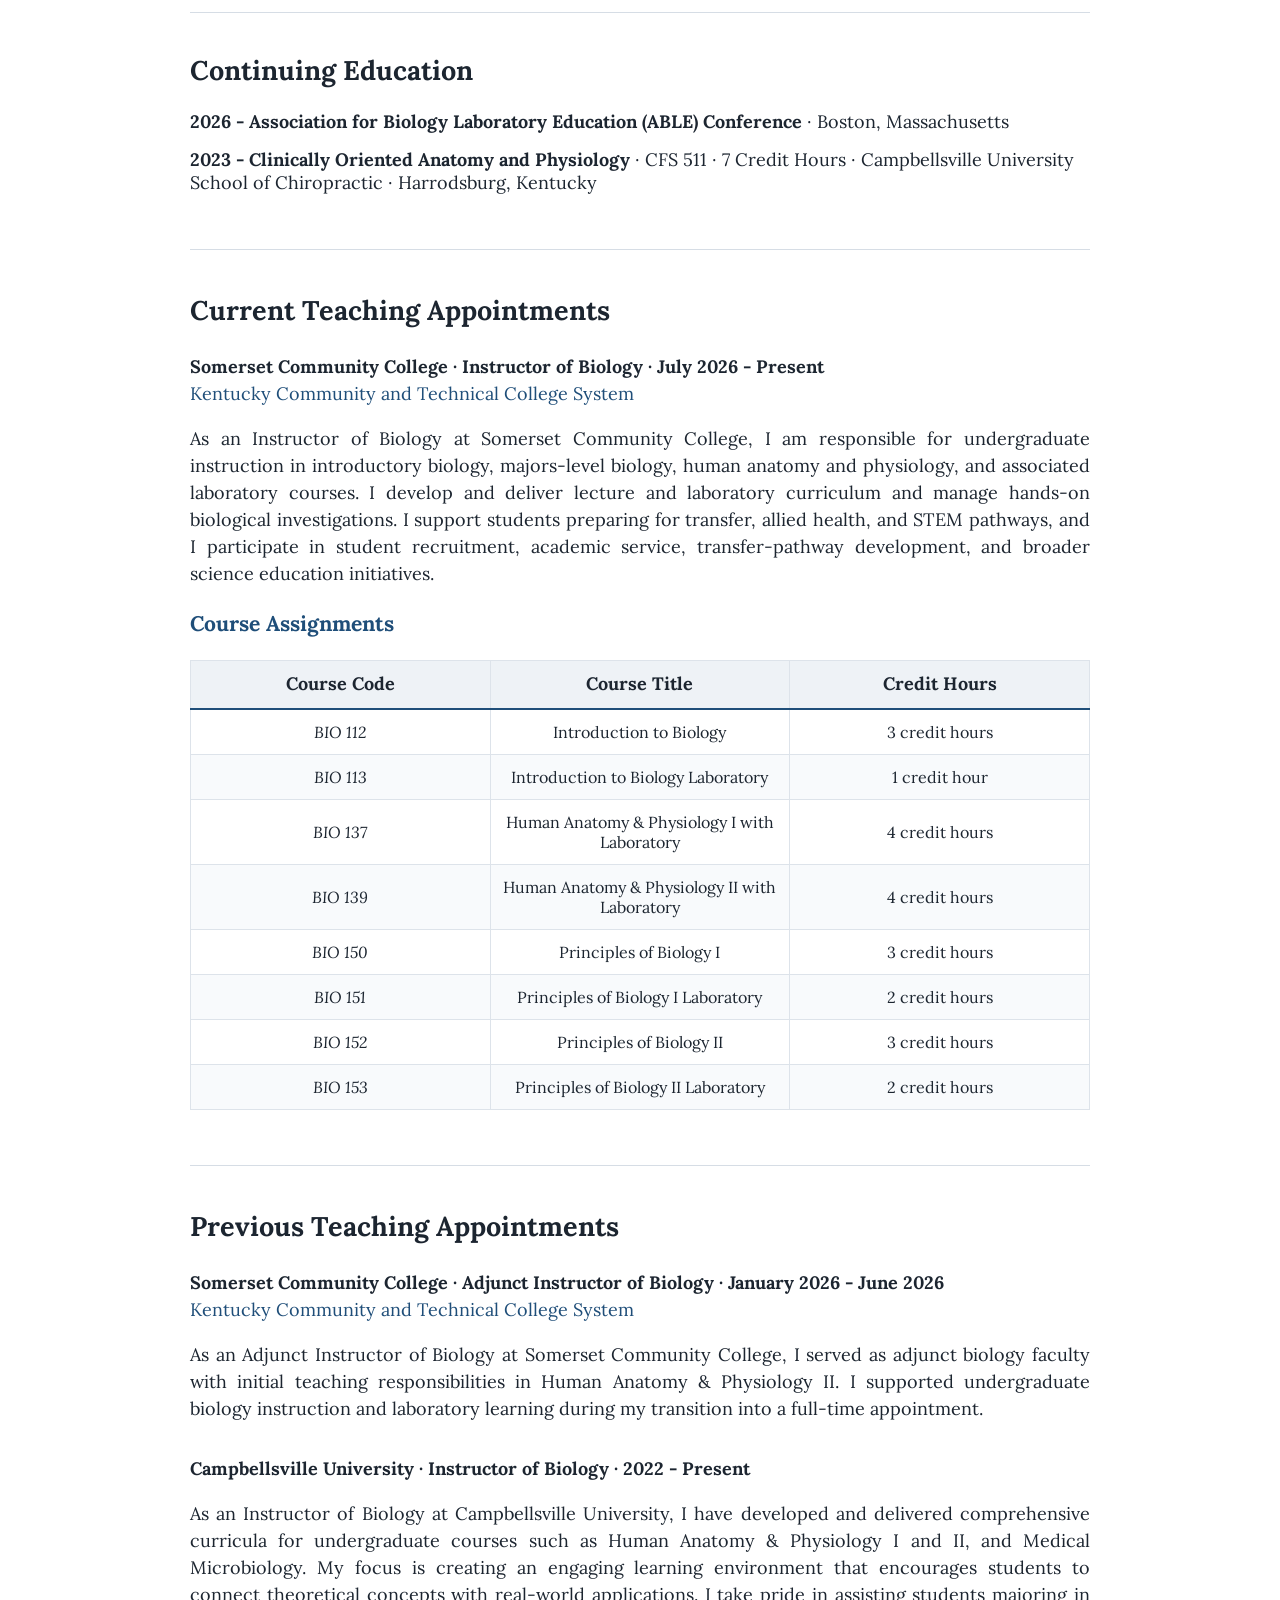
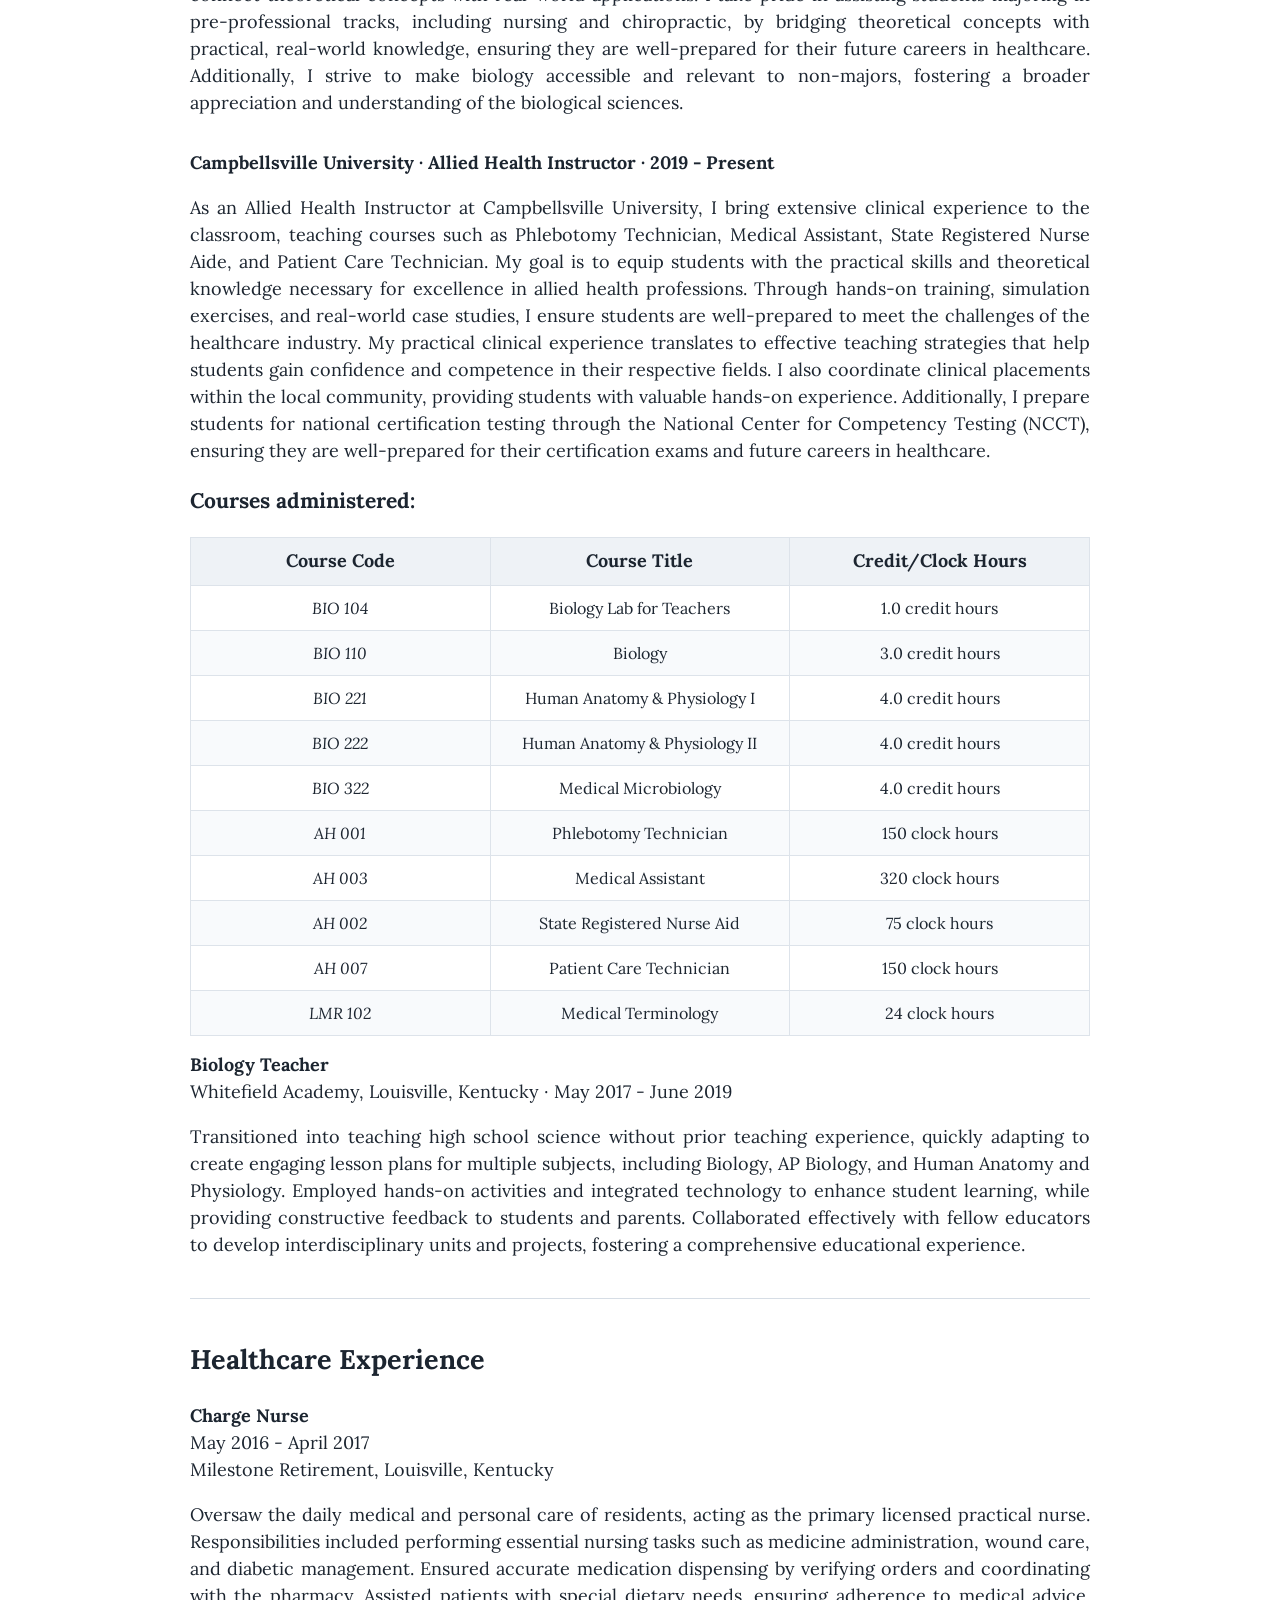
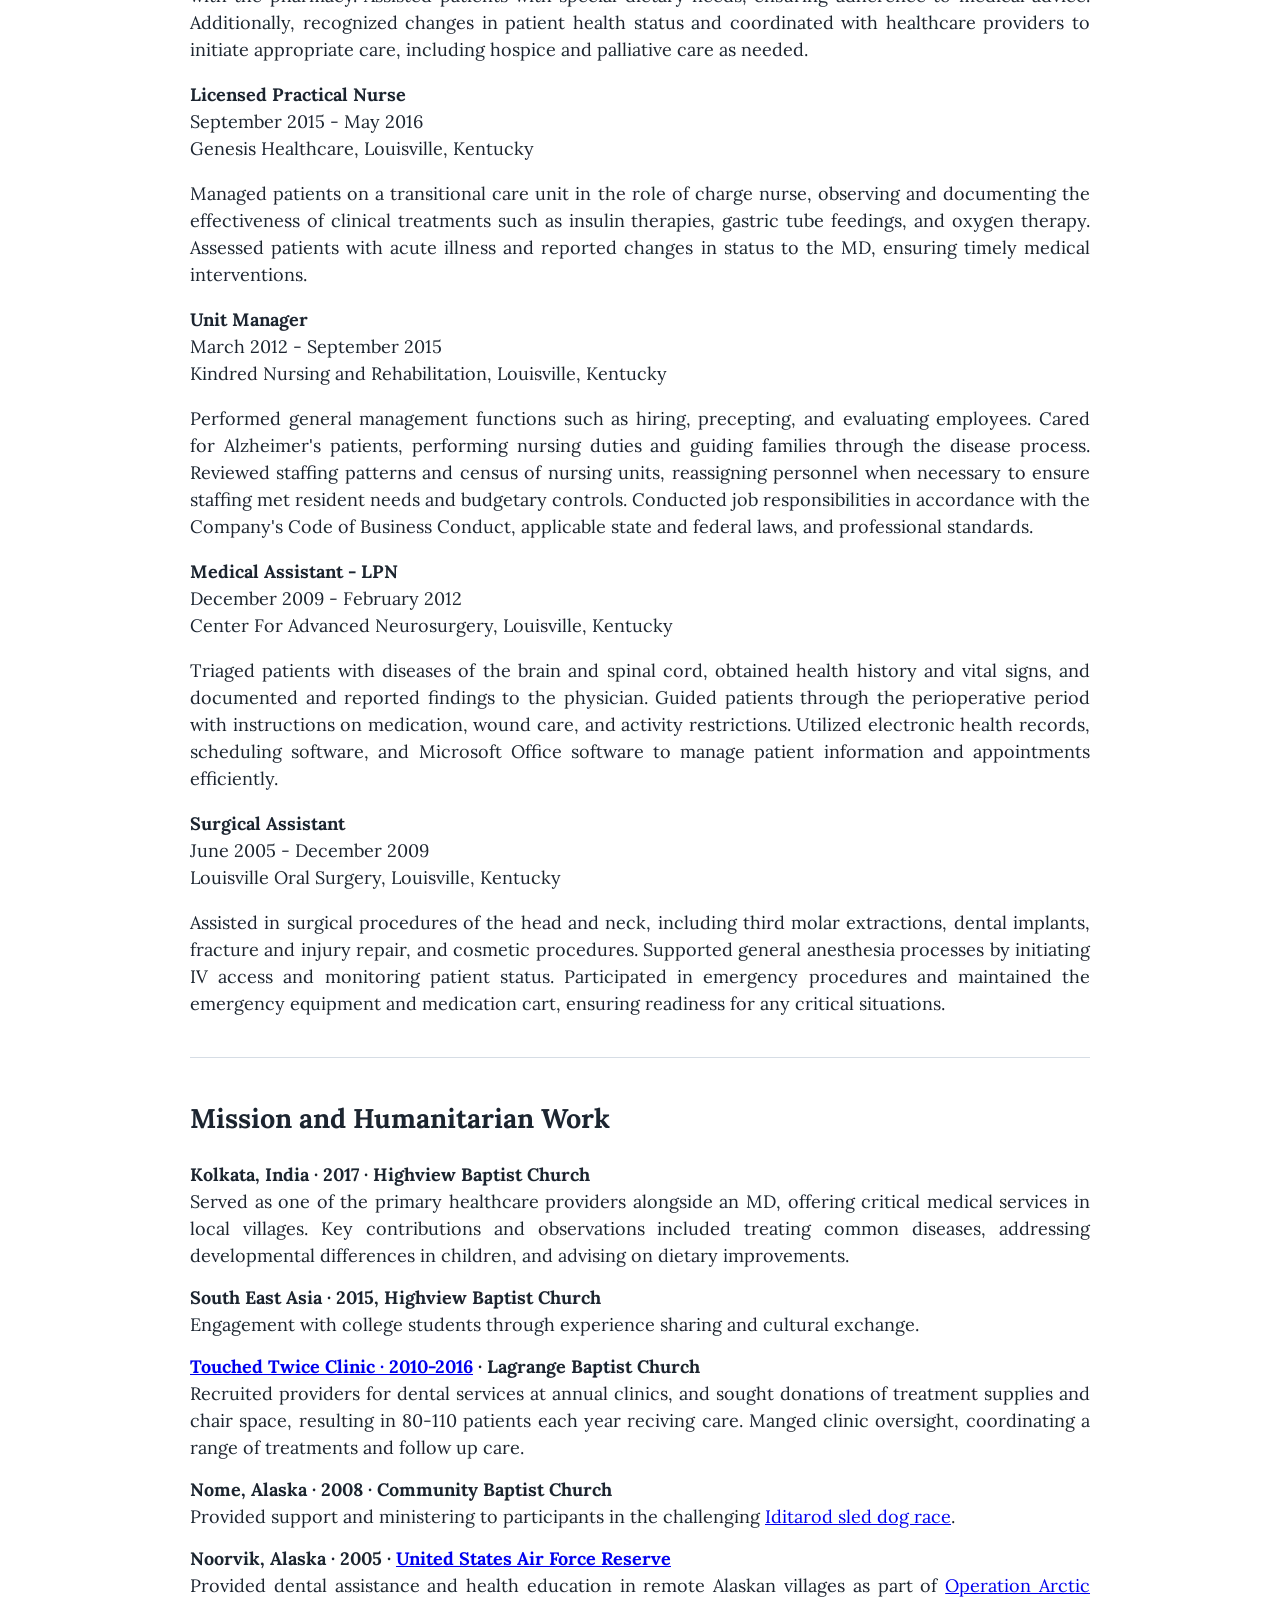
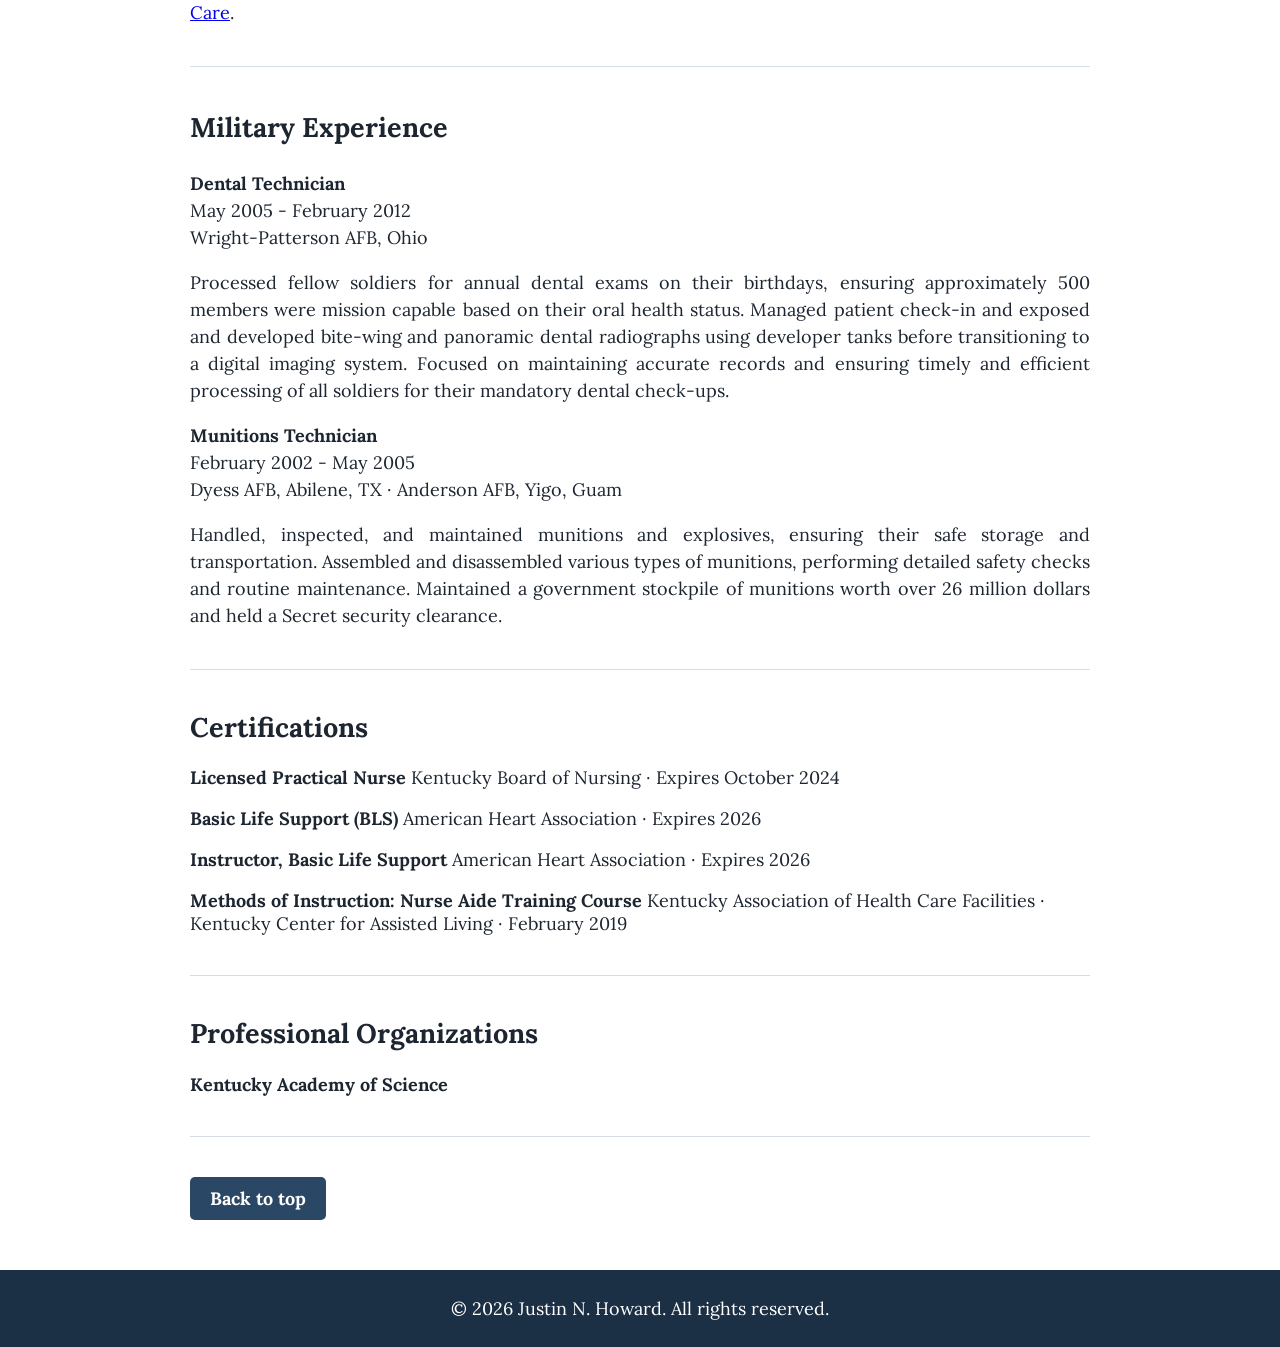
==== commit 9a2f88ce: "Replace sidebar with sticky top menu and center the content column Co-Authored-By: Claude Opus 5.5 <" ====
--- a/index.html
+++ b/index.html
@@ -37,6 +37,20 @@
             <a href="J_Howard_CV.docx" class="download-button"><i class="fas fa-download"></i> Download .docx</a>
         </div>
     </header>
+
+    <!-- Top navigation -->
+    <nav id="topnav" aria-label="Sections">
+        <ul>
+            <li><a href="#professional-summary"><i class="fas fa-user"></i> Summary</a></li>
+            <li><a href="#education"><i class="fas fa-graduation-cap"></i> Education</a></li>
+            <li><a href="#teaching-experience"><i class="fas fa-chalkboard-teacher"></i> Teaching</a></li>
+            <li><a href="#healthcare-experience"><i class="fas fa-stethoscope"></i> Healthcare</a></li>
+            <li><a href="#humanitarian-work"><i class="fas fa-hands-helping"></i> Humanitarian</a></li>
+            <li><a href="#military-experience"><i class="fas fa-medal"></i> Military</a></li>
+            <li><a href="#Certifications"><i class="fas fa-certificate"></i> Certifications</a></li>
+            <li><a href="#professional-organizations"><i class="fas fa-users"></i> Organizations</a></li>
+        </ul>
+    </nav>
 
     <!-- Contact Info -->
     <div id="contact-info">
@@ -52,24 +66,6 @@
     </div>
 
     <div class="spacer"></div>
-    <!-- Sidebar -->
-    <nav id="sidebar">
-        <ul>
-            <li><a href="#contact-info"><i class="fas fa-address-card"></i> Contact Info</a></li>
-            <li><a href="#professional-summary"><i class="fas fa-user"></i> Professional Summary</a></li>
-            <li><a href="#education"><i class="fas fa-graduation-cap"></i> Education and Training</a></li>
-            <li><a href="#teaching-experience"><i class="fas fa-chalkboard-teacher"></i> Teaching Experience</a></li>
-            <li><a href="#healthcare-experience"><i class="fas fa-stethoscope"></i> Healthcare Experience</a></li>
-            <li><a href="#humanitarian-work"><i class="fas fa-hands-helping"></i> Mission and Humanitarian Work</a></li>
-            <li><a href="#military-experience"><i class="fas fa-medal"></i> Military Experience</a></li>
-            <li><a href="#Certifications"><i class="fas fa-certificate"></i> Certifications</a></li>
-            <li><a href="#professional-organizations"><i class="fas fa-users"></i> Professional Organizations</a></li>
-            <li><a href="#top"><i class="fas fa-arrow-circle-up"></i> Return to the top</a></li>
-            <!-- Downloand Button -->
-            <li><a href="J_Howard_CV.pdf"><i class="fas fa-arrow-circle-down"></i>Download .pdf</a></li>
-            <li><a href="J_Howard_CV.docx"><i class="fas fa-arrow-circle-down"></i>Download .docx</a></li>
-        </ul>
-    </nav>
 
     <!-- Main content -->
     <main>
@@ -421,6 +417,25 @@
     <footer>
         <p>&copy; 2026 Justin N. Howard. All rights reserved.</p>
     </footer>
+    <script>
+        // Highlight the menu item for the section currently on screen
+        const navLinks = [...document.querySelectorAll('#topnav a')];
+        const linkFor = id => navLinks.find(a => a.hash === '#' + id);
+        const sectionLink = {
+            'continuing-education': 'education',
+            'previous-teaching-appointments': 'teaching-experience'
+        };
+        const observer = new IntersectionObserver(entries => {
+            entries.forEach(entry => {
+                if (!entry.isIntersecting) return;
+                const link = linkFor(sectionLink[entry.target.id] || entry.target.id);
+                if (!link) return;
+                navLinks.forEach(a => a.classList.remove('active'));
+                link.classList.add('active');
+            });
+        }, { rootMargin: '-25% 0px -65% 0px' });
+        document.querySelectorAll('main section').forEach(section => observer.observe(section));
+    </script>
 </body>
 
 </html>
--- a/style.css
+++ b/style.css
@@ -5,10 +5,10 @@
     --header-bg: #1b2f45;           /* banner, footer */
     --button-bg: #2a4866;           /* download and back-to-top buttons */
     --button-hover: #345a80;
-    --sidebar-bg: #f4f6f9;
-    --sidebar-border: #dde3ea;
-    --sidebar-ink: #243447;
-    --sidebar-hover: #e5ebf2;
+    --nav-bg: #ffffff;
+    --nav-border: #dde3ea;
+    --nav-ink: #243447;
+    --nav-hover: #eef3f8;
     --rule: #d6dde5;                /* section dividers, research border */
     --table-border: #dde3ea;
     --table-head: #eef2f6;
@@ -58,50 +58,61 @@
     line-height: 1.5;
 }
 
-/* Sidebar Styles */
-nav#sidebar {
-    width: 170px; /* Ensures enough space for content */
-    height: 100vh;
-    background-color: var(--sidebar-bg);
-    border-right: 1px solid var(--sidebar-border);
-    position: fixed;
+/* Top Navigation */
+nav#topnav {
+    position: sticky;
     top: 0;
-    left: 0;
-    overflow-y: auto;
-    overflow-x: hidden;
-    display: flex; /* Use flexbox for layout */
-    flex-direction: column; /* Stack items vertically */
-    justify-content: space-between; /* Space between items to push the download button to the bottom */
-}
-
-nav#sidebar ul {
+    z-index: 10;
+    background-color: var(--nav-bg);
+    border-bottom: 1px solid var(--nav-border);
+    box-shadow: 0 2px 6px rgba(27, 47, 69, 0.06);
+}
+
+nav#topnav ul {
     list-style: none;
-    padding: 0;
+    margin: 0 auto;
+    padding: 0 16px;
+    max-width: 1100px;
+    display: flex;
+    justify-content: center;
+    flex-wrap: wrap;
+}
+
+nav#topnav ul li {
     margin: 0;
-    flex-grow: 1; /* Allows the list to fill the available space */
-}
-
-nav#sidebar ul li {
-    margin: 0;
-}
-
-nav#sidebar ul li a {
-    color: var(--sidebar-ink);
-    text-decoration: none;
-    font-size: 14px; /* Adjusted font size for better fit */
+}
+
+nav#topnav a {
     display: flex;
     align-items: center;
-    padding: 12px 15px; /* Adds padding around the text */
-    box-sizing: border-box; /* Ensures padding does not overflow */
-}
-
-nav#sidebar ul li a i {
-    margin-right: 8px; /* Space between icons and text */
-    font-size: 18px; /* Consistent icon size */
-}
-
-nav#sidebar ul li a:hover {
-    background-color: var(--sidebar-hover);
+    gap: 7px;
+    padding: 14px 13px 12px;
+    color: var(--nav-ink);
+    text-decoration: none;
+    font-size: 15px;
+    white-space: nowrap;
+    border-bottom: 2px solid transparent;
+    transition: background-color 0.2s ease, border-color 0.2s ease, color 0.2s ease;
+}
+
+nav#topnav a i {
+    font-size: 14px;
+    width: 16px;
+    text-align: center;
+}
+
+nav#topnav a:hover {
+    background-color: var(--nav-hover);
+}
+
+nav#topnav a.active {
+    color: var(--kctcs-accent);
+    border-bottom-color: var(--kctcs-accent);
+}
+
+/* Keep section headings clear of the sticky menu when jumping to them */
+main section {
+    scroll-margin-top: 64px;
 }
 
 /* Download Button Styles in Sidebar */
@@ -126,9 +137,9 @@
 
 /* Main Content Styles */
 main {
-    margin-left: 170px; /* Width of the sidebar plus some spacing */
-    padding: 50px;
-    flex: 1;
+    max-width: 900px;
+    margin: 0 auto;
+    padding: 40px 50px 50px;
 }
 
 #banner {
@@ -192,7 +203,7 @@
     text-align: center;
     table-layout: fixed;
     font-size: 18px;
-    width: 75%;
+    width: 100%;
     margin: 0 auto;
     overflow-x: auto;
     border-collapse: collapse;
@@ -245,10 +256,17 @@
         overflow-wrap: normal;
     }
 
-    nav#sidebar {
-        width: 100%;
-        height: auto;
-        position: static;
+    /* Phone layout for the menu is still to be refined; for now it scrolls sideways */
+    nav#topnav ul {
+        justify-content: flex-start;
+        flex-wrap: nowrap;
+        overflow-x: auto;
+        padding: 0 8px;
+    }
+
+    nav#topnav a {
+        padding: 12px 10px 10px;
+        font-size: 14px;
     }
 
     #previous-teaching-appointments, #previous-teaching-experience, #education, #teaching-experience, #healthcare-experience, #humanitarian-work, #military-experience, #certifications {
@@ -256,7 +274,6 @@
     }
 
     main {
-        margin-left: 0;
         padding: 20px;
     }
 
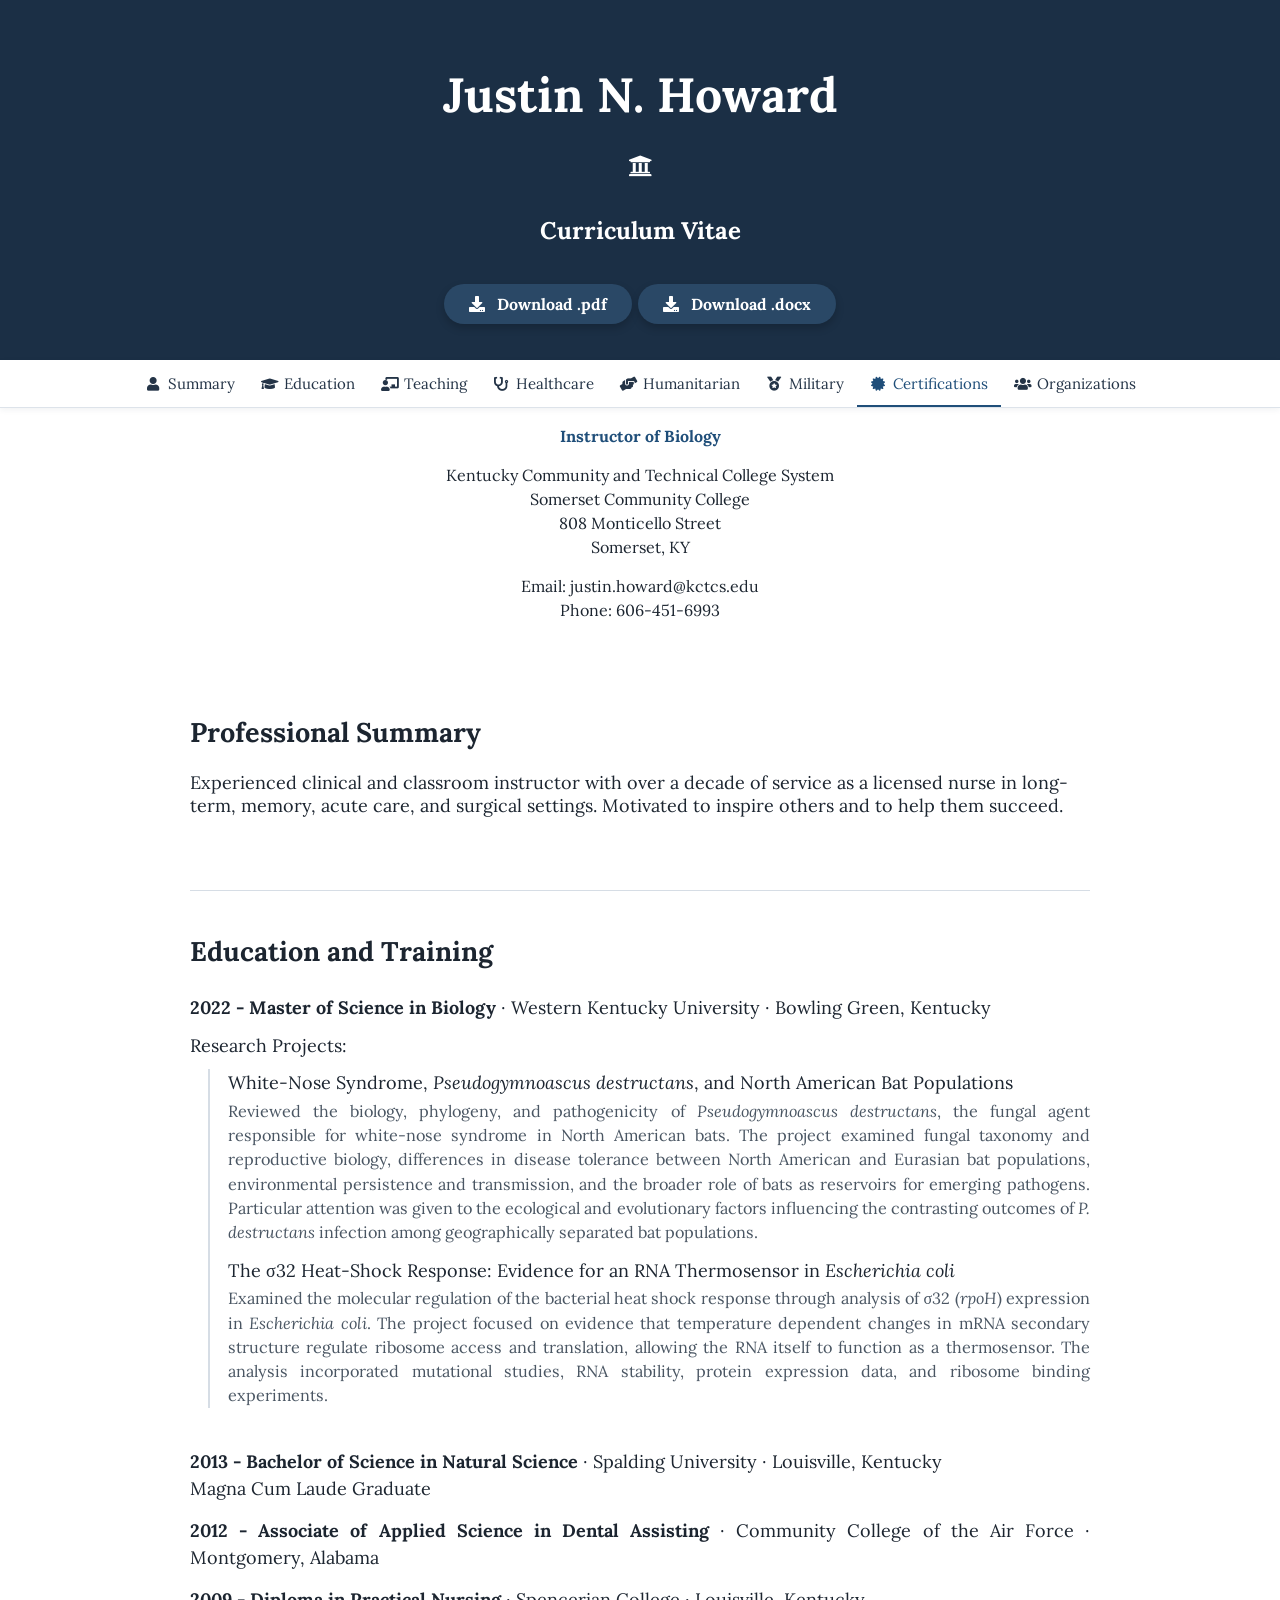
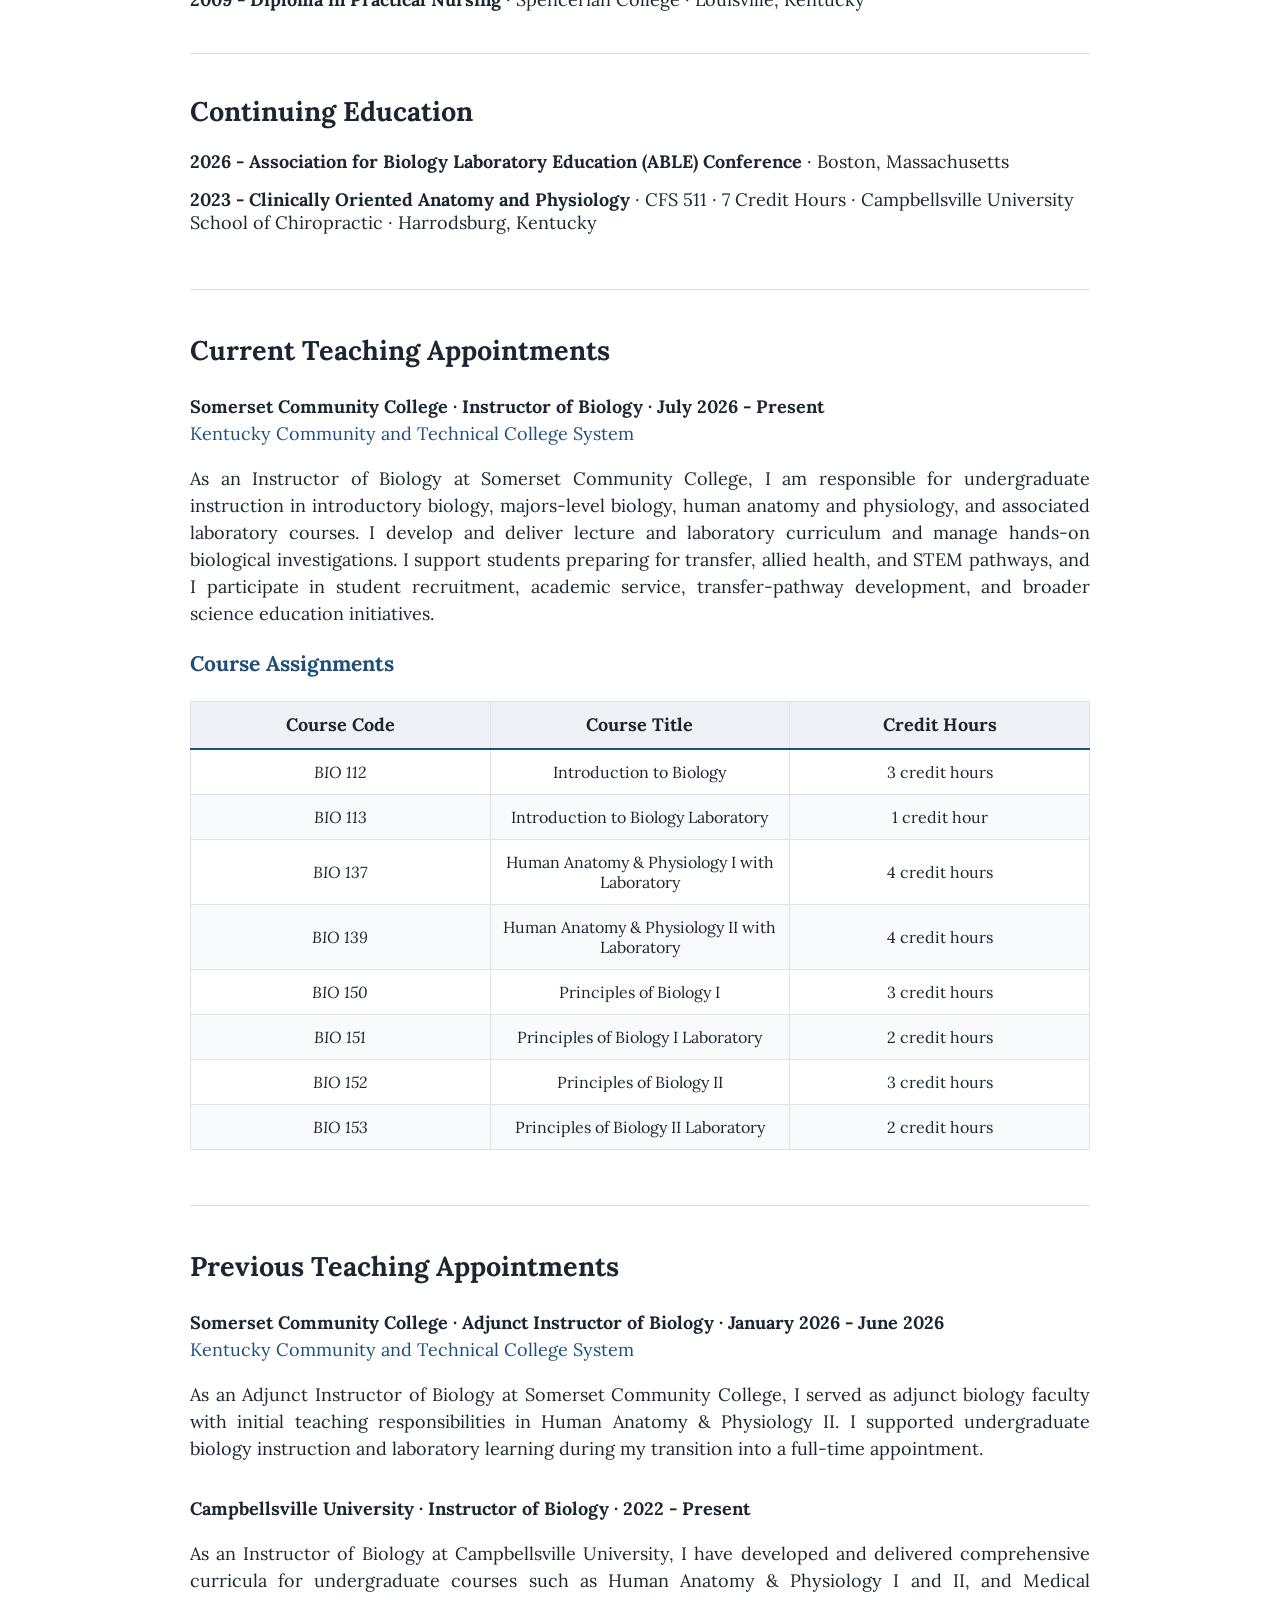
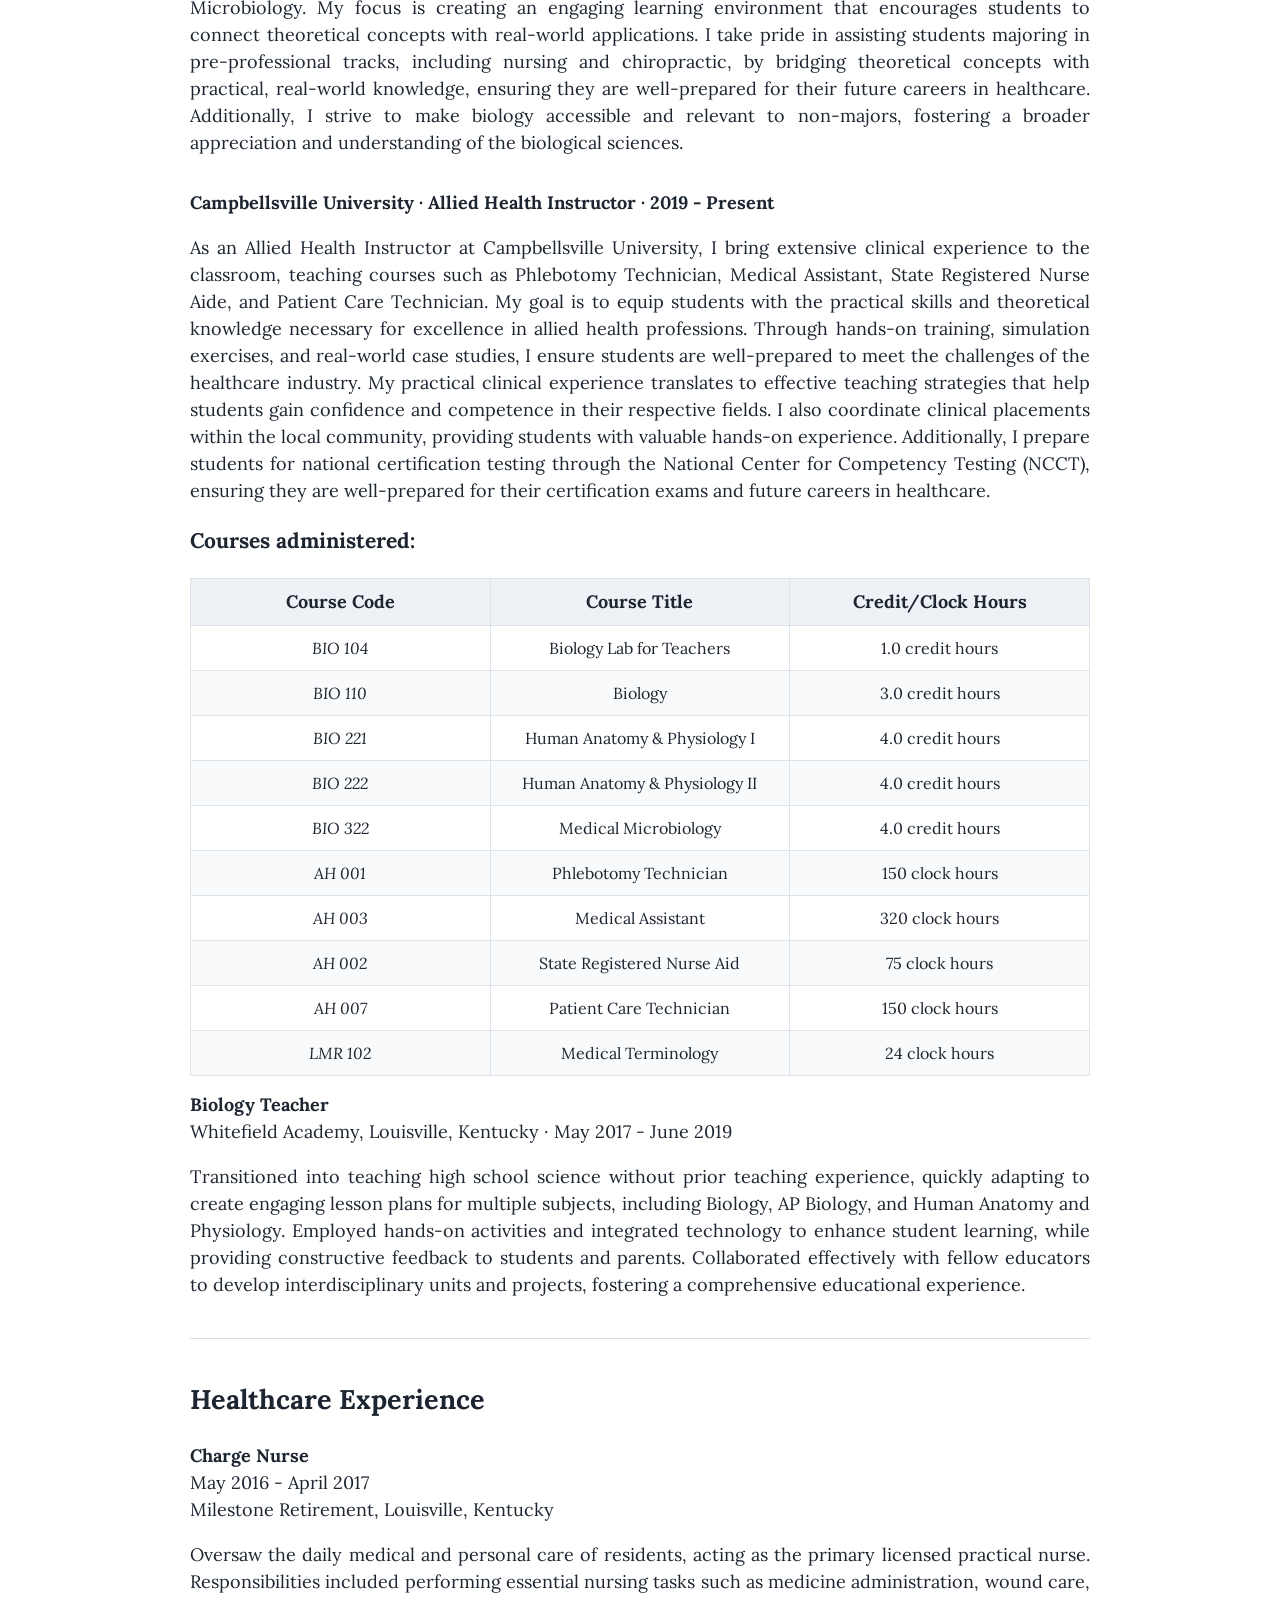
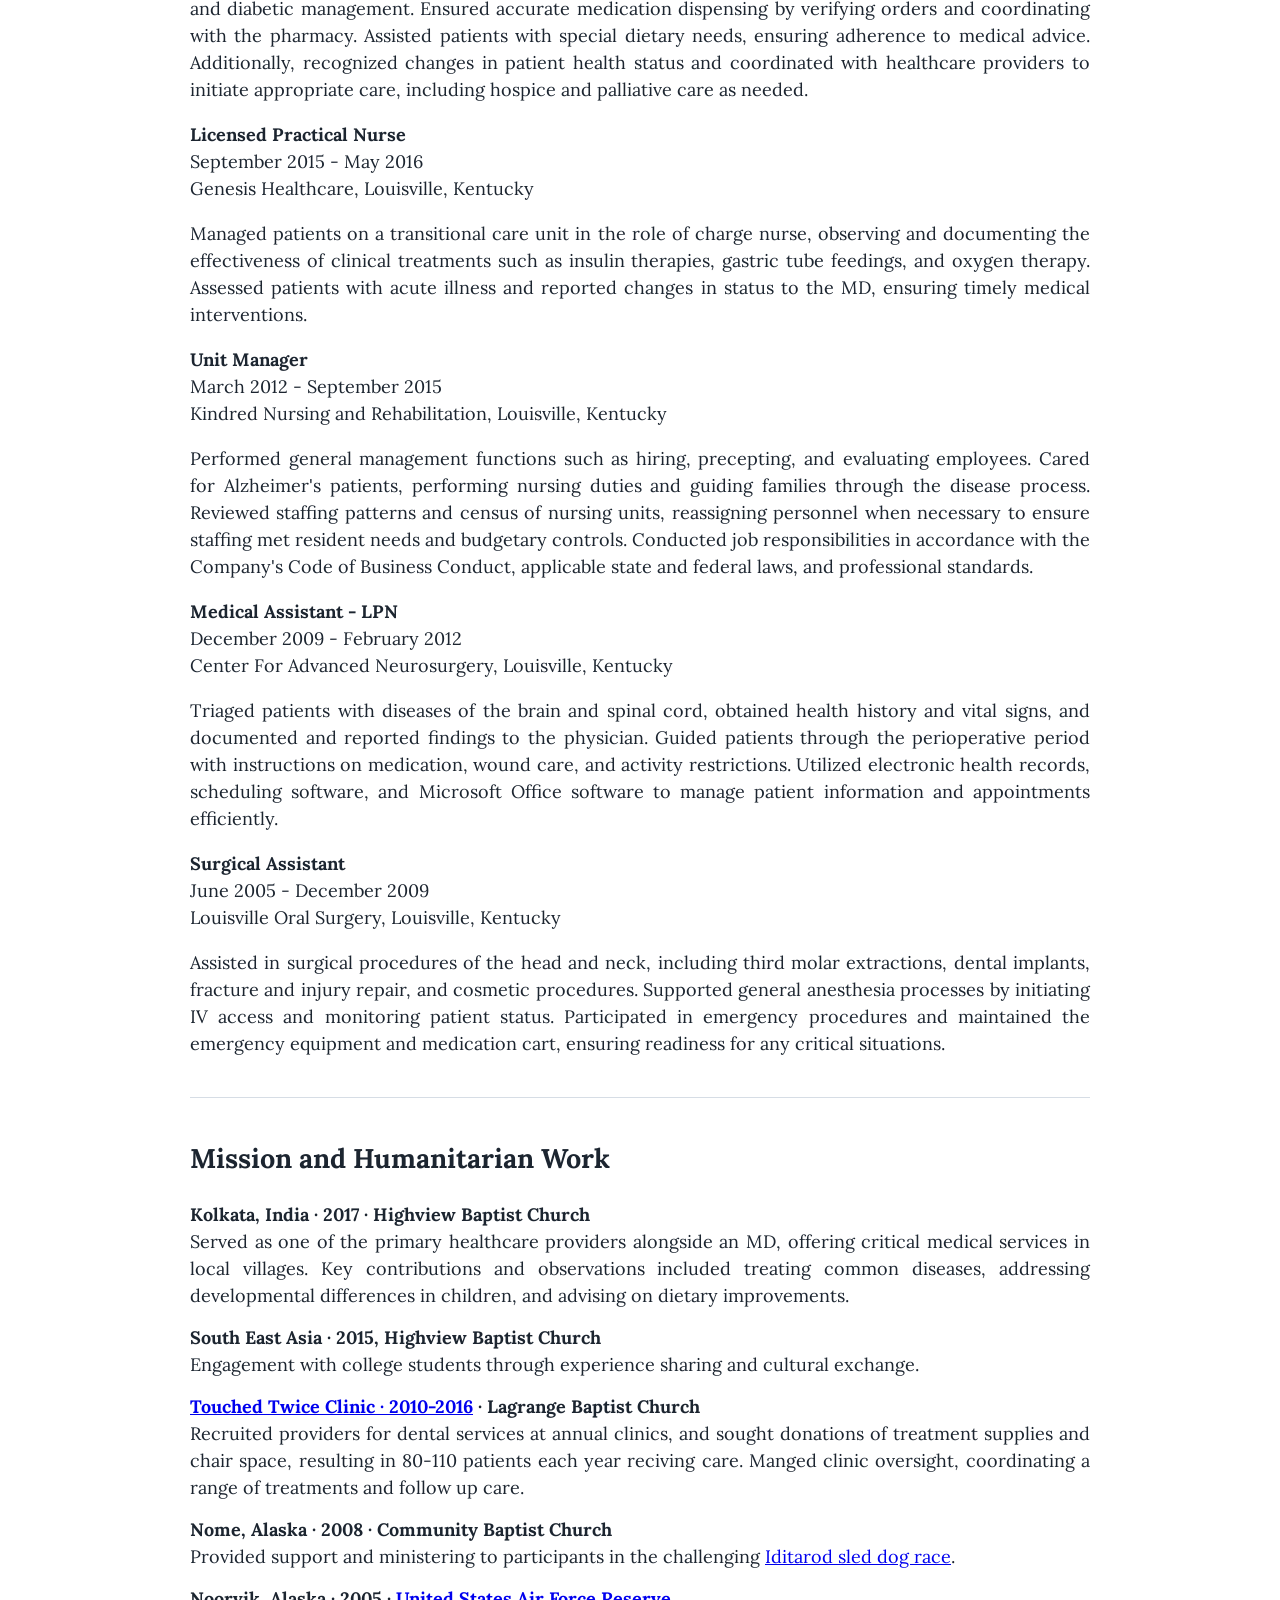
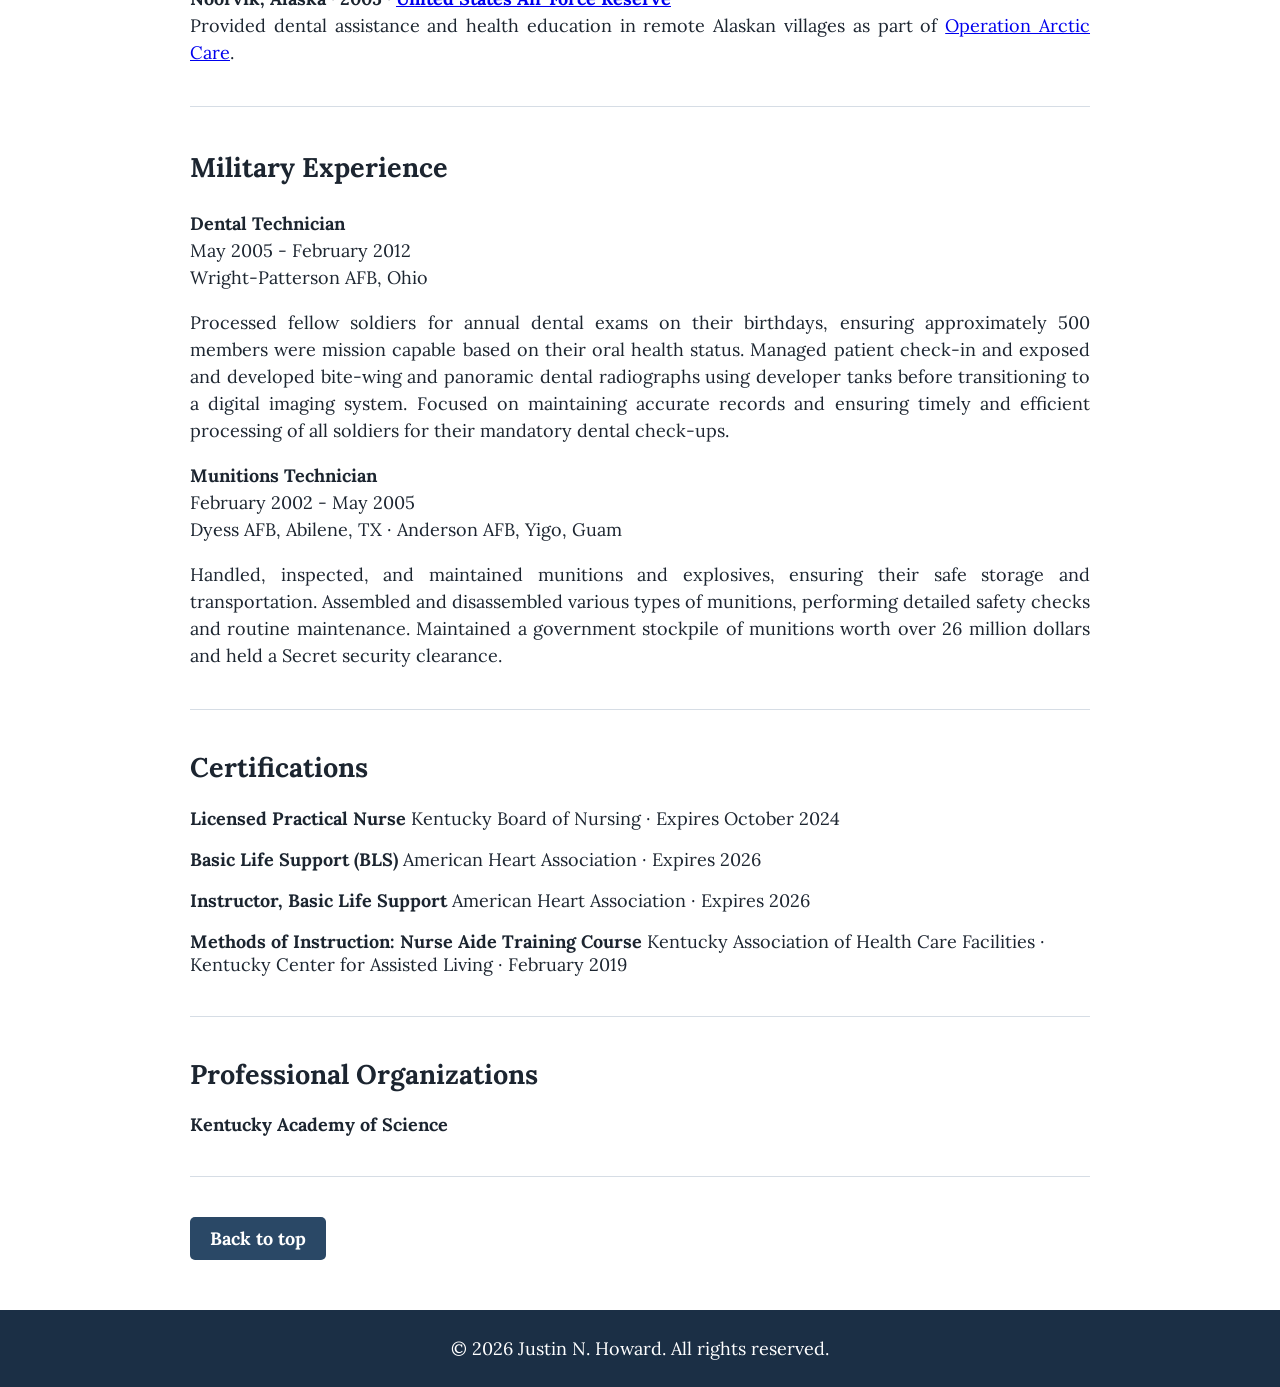
==== commit 95da9773: "Add vertical spacing around master's research projects Co-Authored-By: Claude Opus 5.5 <noreply@anth" ====
--- a/index.html
+++ b/index.html
@@ -83,7 +83,7 @@
             <h2>Education and Training</h2>
              
             <p class="tight-paragraph"><strong>2022 - Master of Science in Biology</strong> · Western Kentucky University · Bowling Green, Kentucky </p>
-            <p class="tight-paragraph">Research Projects:</p>
+            <p class="tight-paragraph research-label">Research Projects:</p>
             <div class="research-projects">
                 <p class="tight-paragraph">White-Nose Syndrome, <i>Pseudogymnoascus destructans</i>, and North American Bat Populations</p>
                 <p class="research-description">Reviewed the biology, phylogeny, and pathogenicity of <i>Pseudogymnoascus destructans</i>, the fungal agent responsible for white-nose syndrome in North American bats. The project examined fungal taxonomy and reproductive biology, differences in disease tolerance between North American and Eurasian bat populations, environmental persistence and transmission, and the broader role of bats as reservoirs for emerging pathogens. Particular attention was given to the ecological and evolutionary factors influencing the contrasting outcomes of <i>P. destructans</i> infection among geographically separated bat populations.</p>
--- a/style.css
+++ b/style.css
@@ -307,8 +307,12 @@
 }
 
 /* Research projects listed under a degree */
+.research-label {
+    margin-top: 0.6em;
+}
+
 .research-projects {
-    margin: 0.35em 0 0 1em;
+    margin: 0.6em 0 1.4em 1em;
     padding-left: 1em;
     border-left: 2px solid var(--rule);
 }
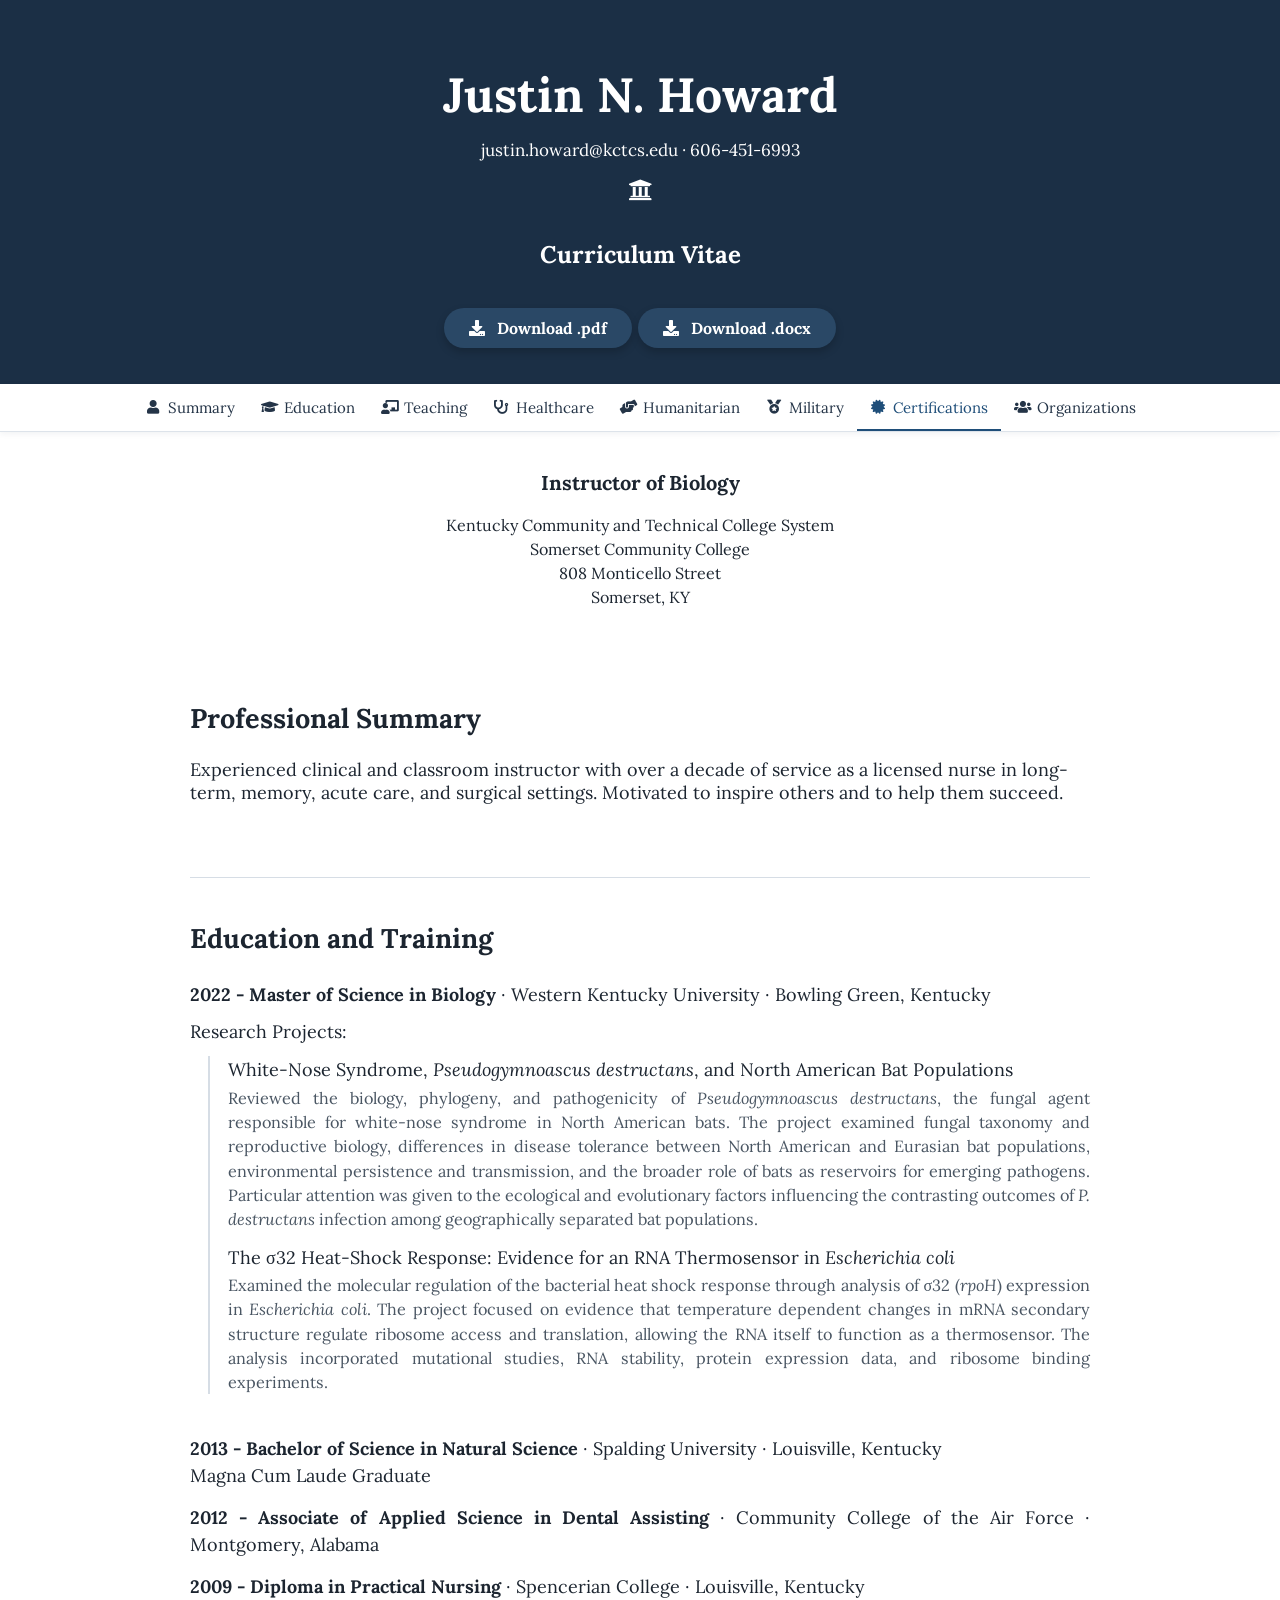
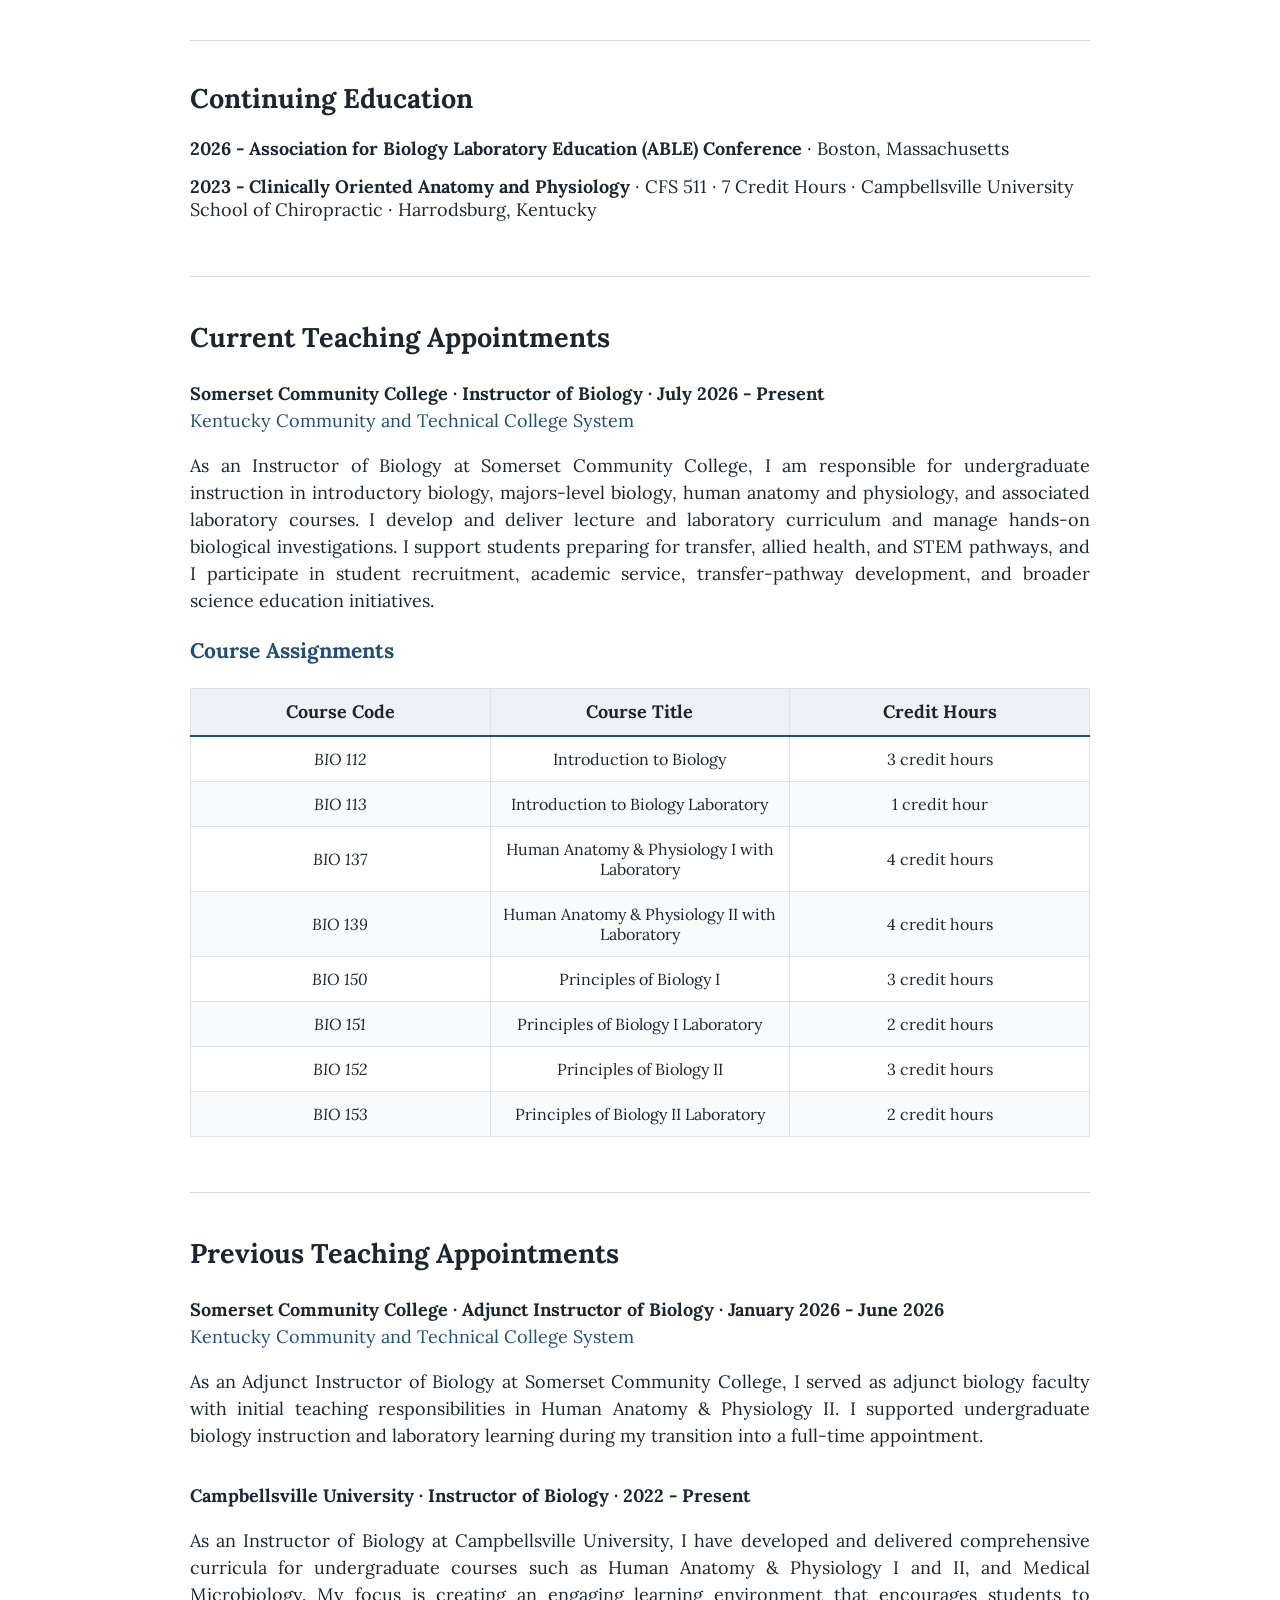
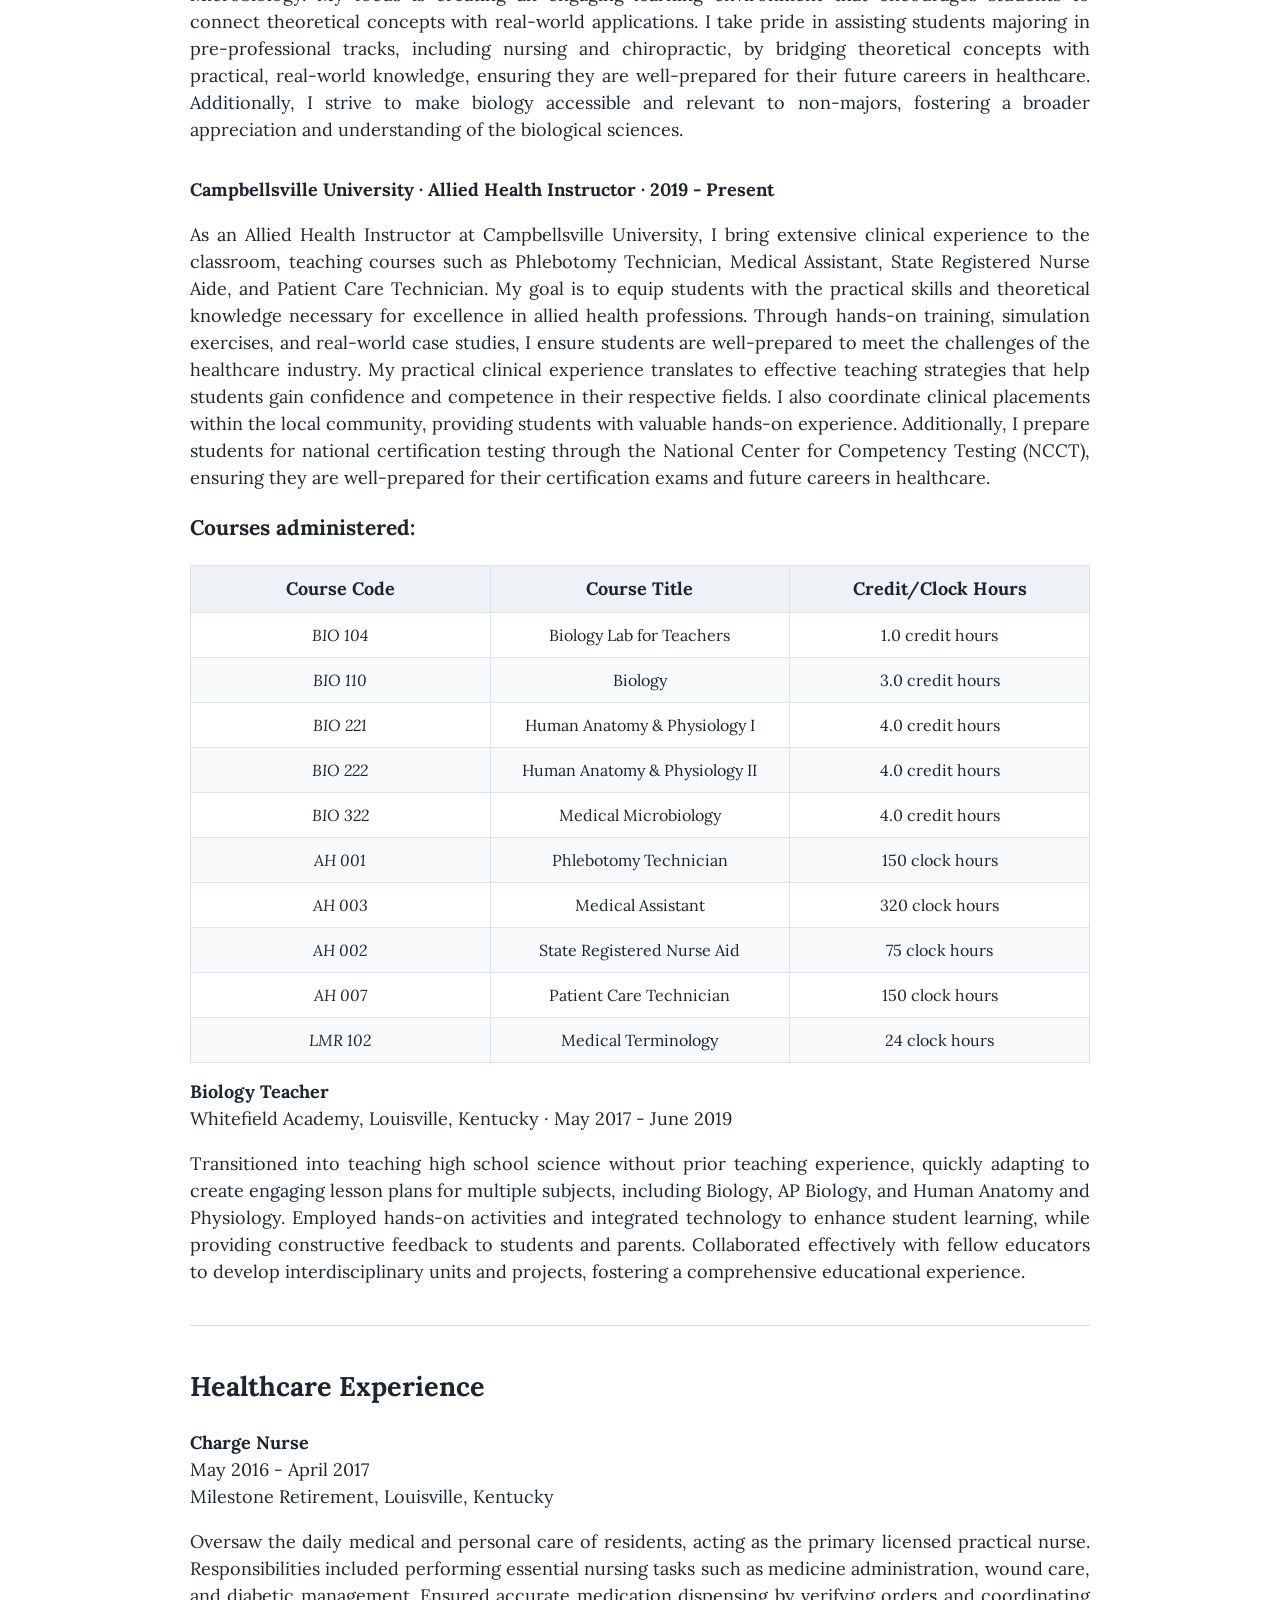
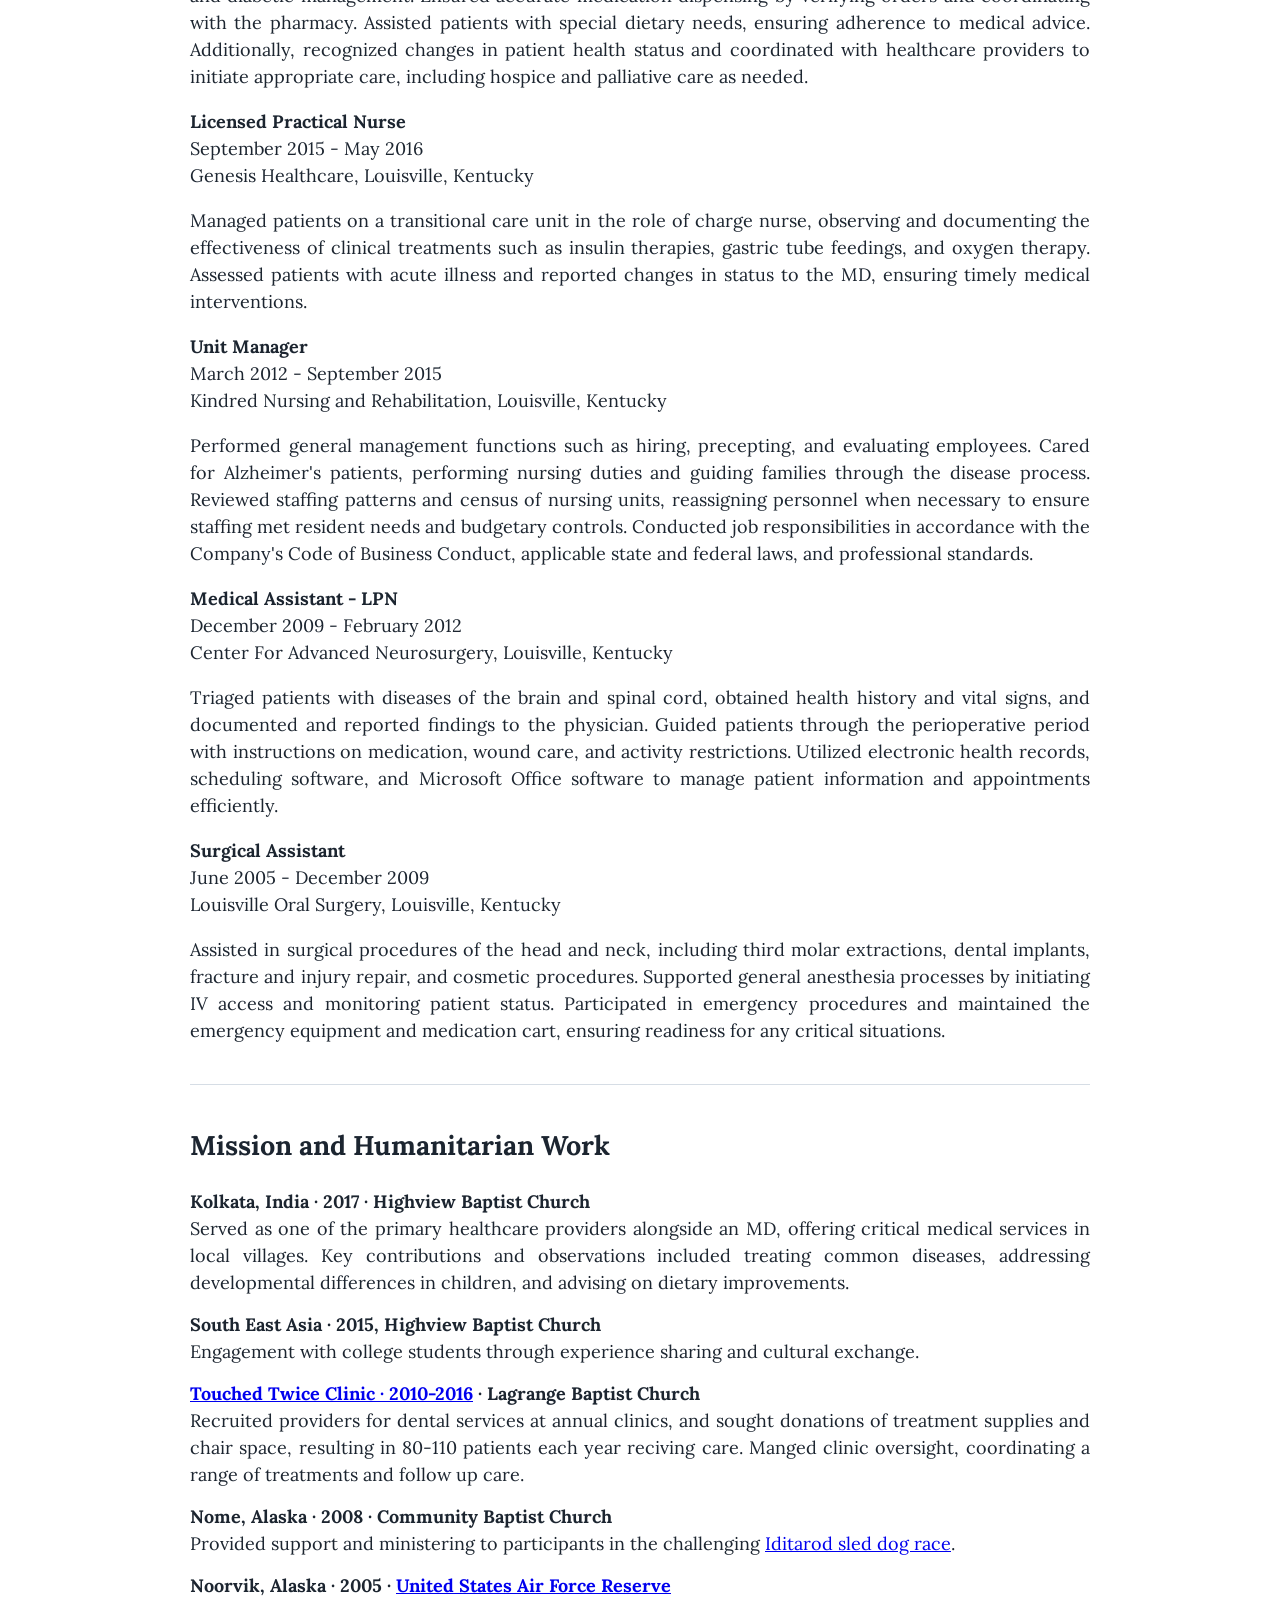
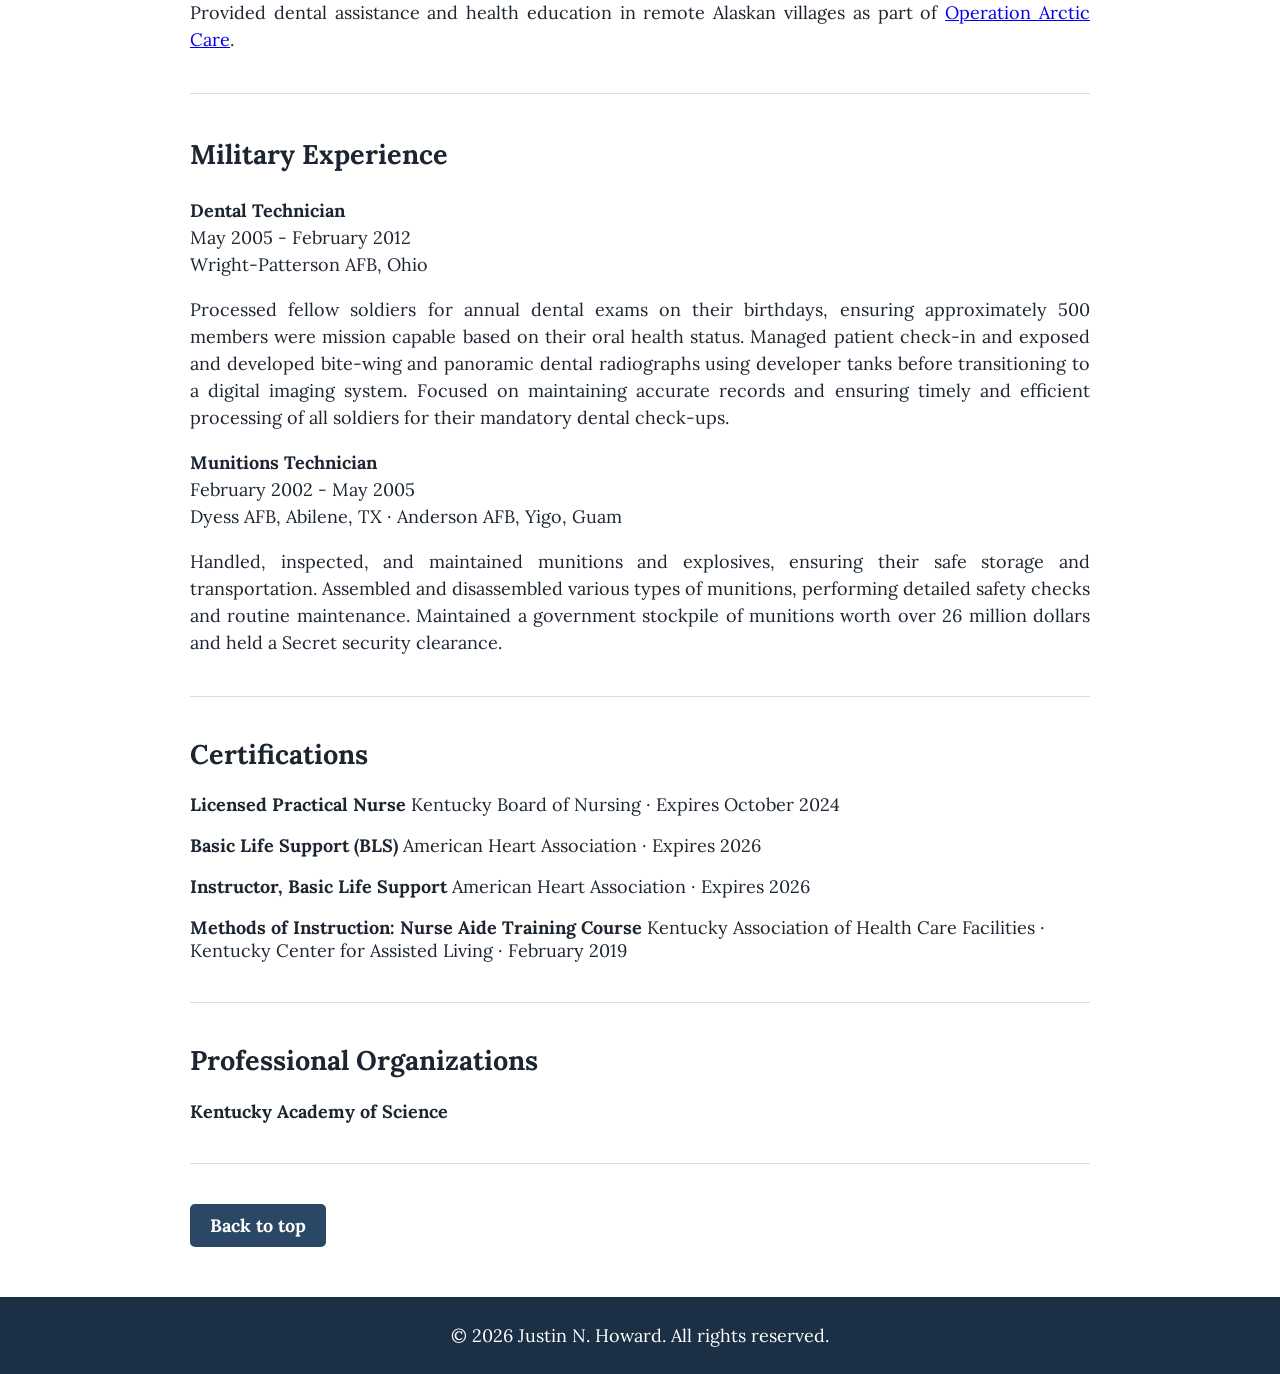
==== commit 527bb62a: "Move email and phone into banner; enlarge title and darken contact block Co-Authored-By: Claude Opus" ====
--- a/index.html
+++ b/index.html
@@ -28,6 +28,7 @@
             
             <div class="spacer"></div>
             <h1>Justin N. Howard</h1>
+            <p class="hero-contact"><a href="mailto:justin.howard@kctcs.edu">justin.howard@kctcs.edu</a> · <a href="tel:+16064516993">606-451-6993</a></p>
             <div class="spacer"></div>
             <i class="fas fa-university"></i>
             <div class="spacer"></div>
@@ -60,9 +61,6 @@
         <p class="tight-paragraph">Somerset Community College</p>
         <p class="tight-paragraph">808 Monticello Street</p>
         <p class="tight-paragraph">Somerset, KY</p>
-        <div class="spacer"></div>
-        <p class="tight-paragraph">Email: justin.howard@kctcs.edu</p>
-        <p class="tight-paragraph">Phone: 606-451-6993</p>
     </div>
 
     <div class="spacer"></div>
--- a/style.css
+++ b/style.css
@@ -51,7 +51,7 @@
 }
 
 #contact-info {
-    margin-top: 1rem;
+    margin-top: 2.25rem;
     color: var(--ink);
     text-align: center;
     font-size: 16px;
@@ -344,8 +344,25 @@
 
 /* Current Somerset Community College / KCTCS appointment accents */
 .contact-title {
-    color: var(--kctcs-accent);
-    font-weight: bold;
+    font-size: 1.25em;
+    font-weight: bold;
+}
+
+/* Email and phone under the name in the banner */
+.hero-contact {
+    margin: 0.4em 0 0;
+    font-size: 17px;
+    font-weight: normal;
+    line-height: 1.4;
+}
+
+.hero-contact a {
+    color: white;
+    text-decoration: none;
+}
+
+.hero-contact a:hover {
+    text-decoration: underline;
 }
 
 .kctcs-system {
